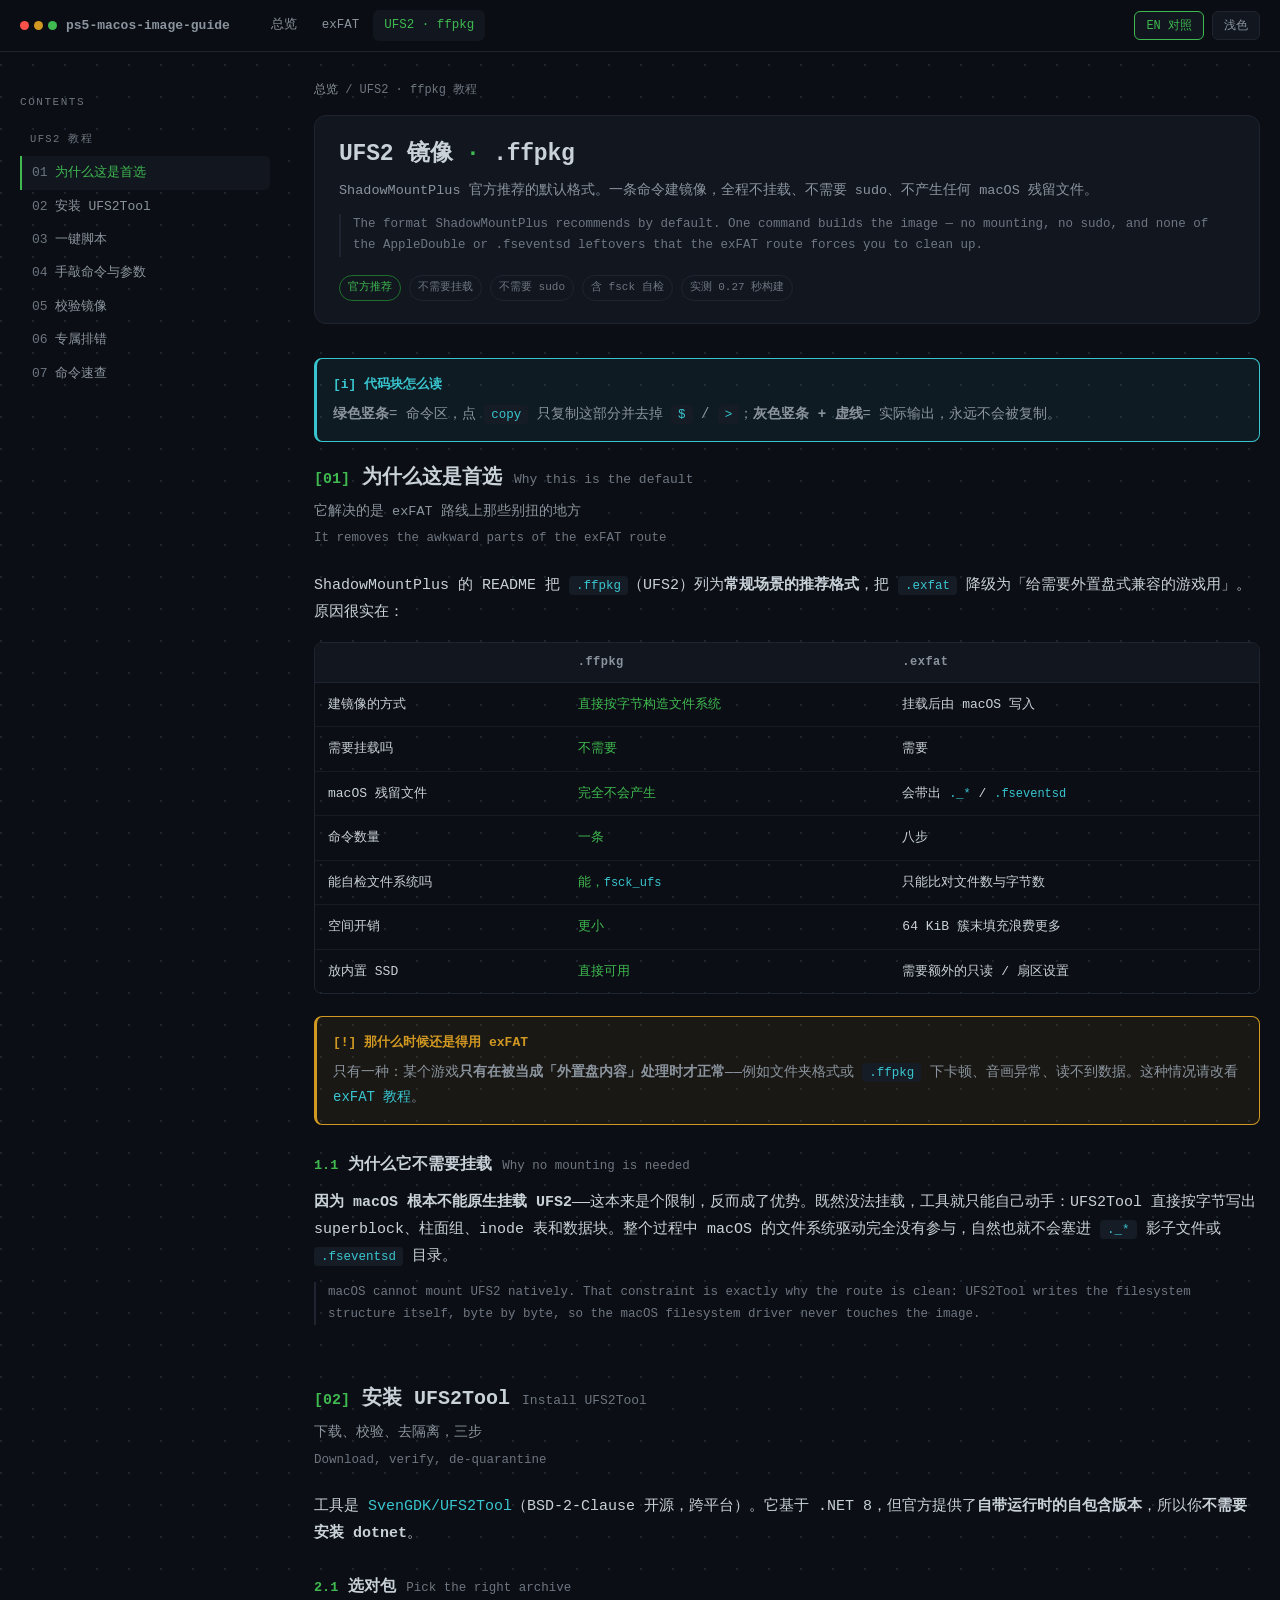
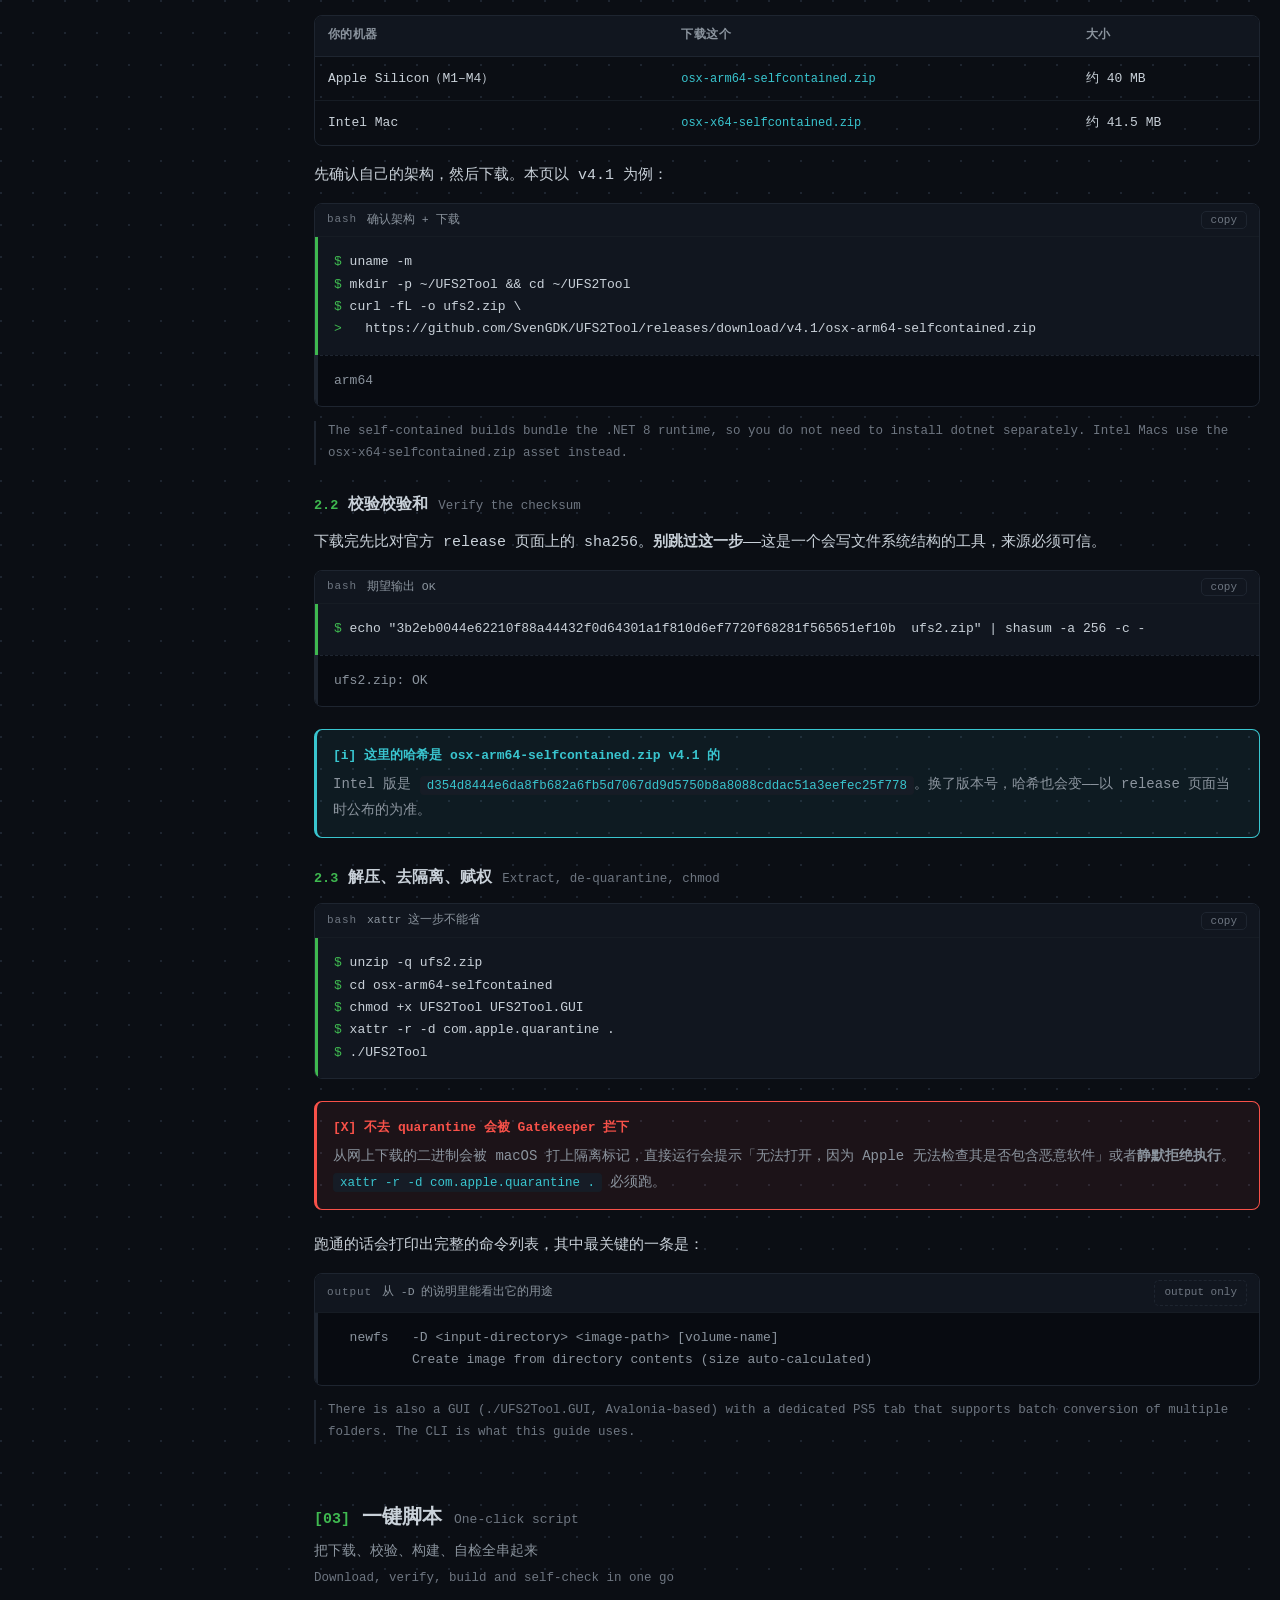
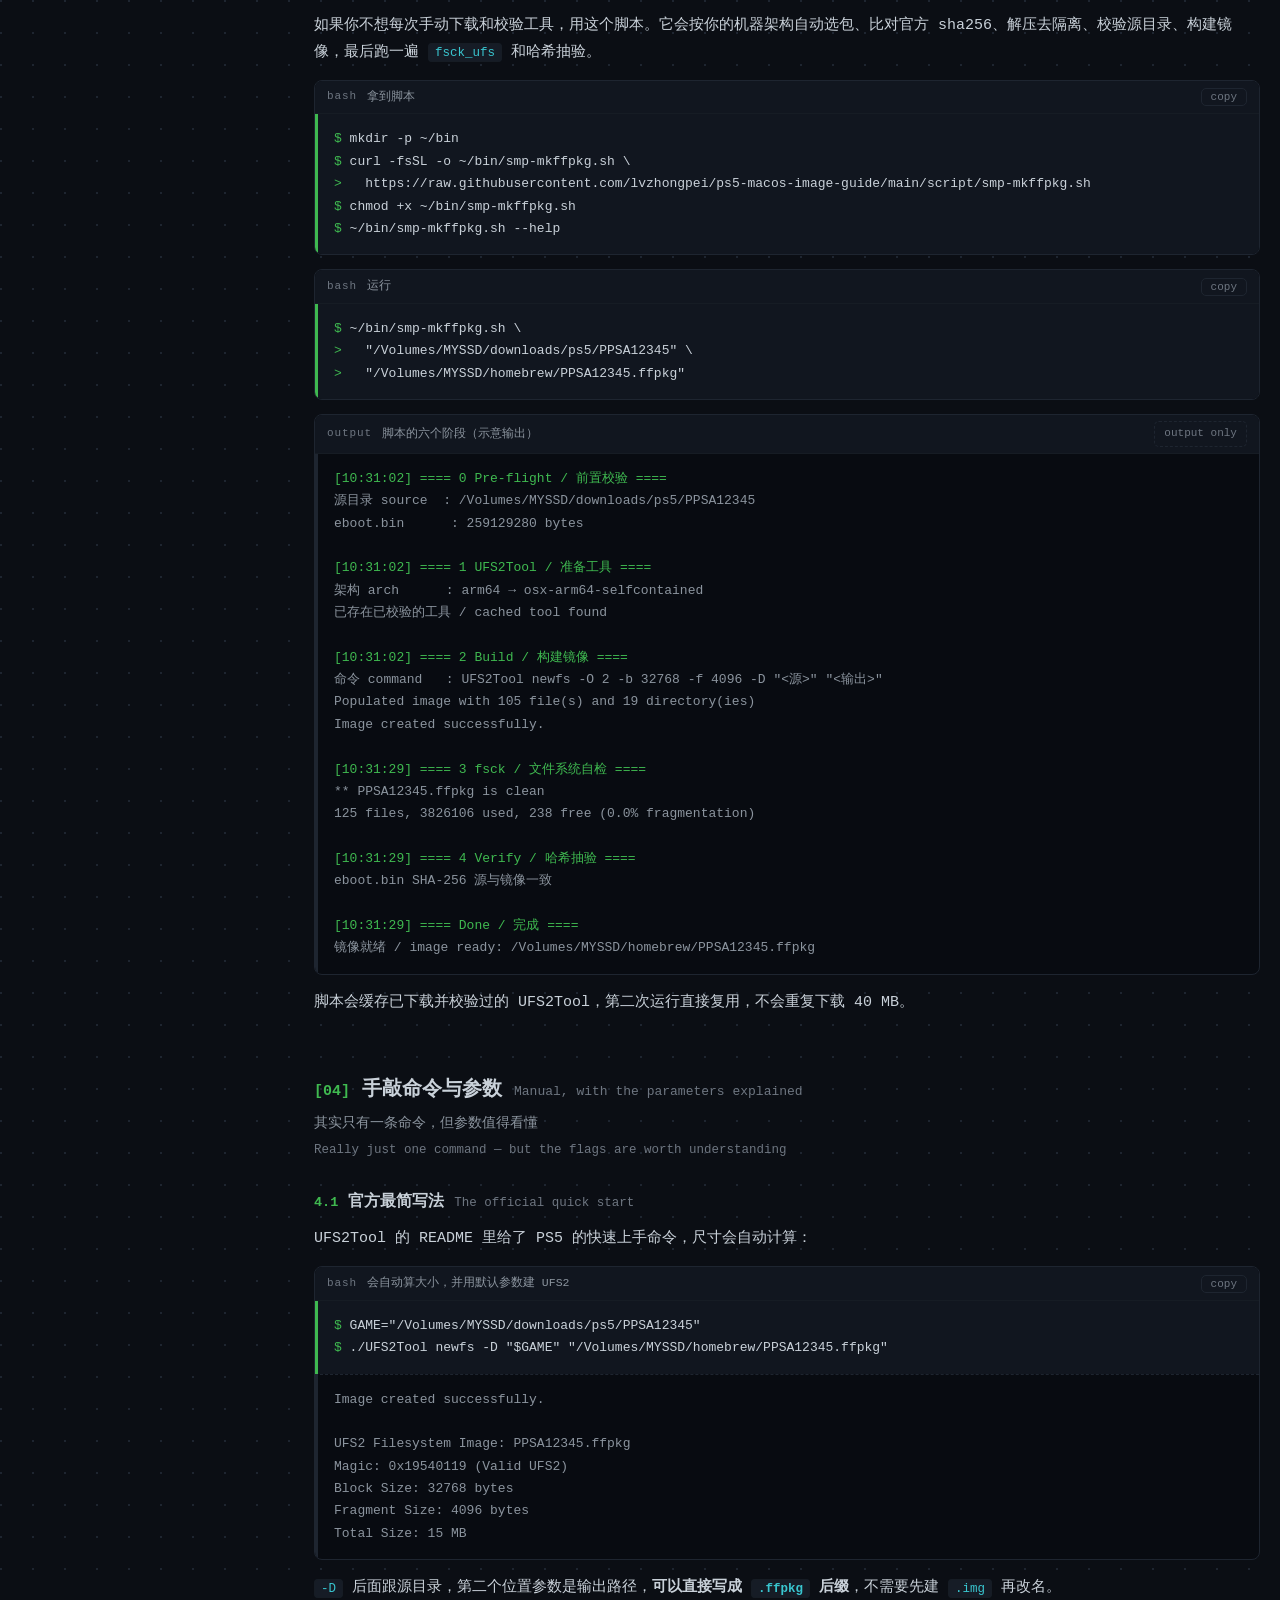
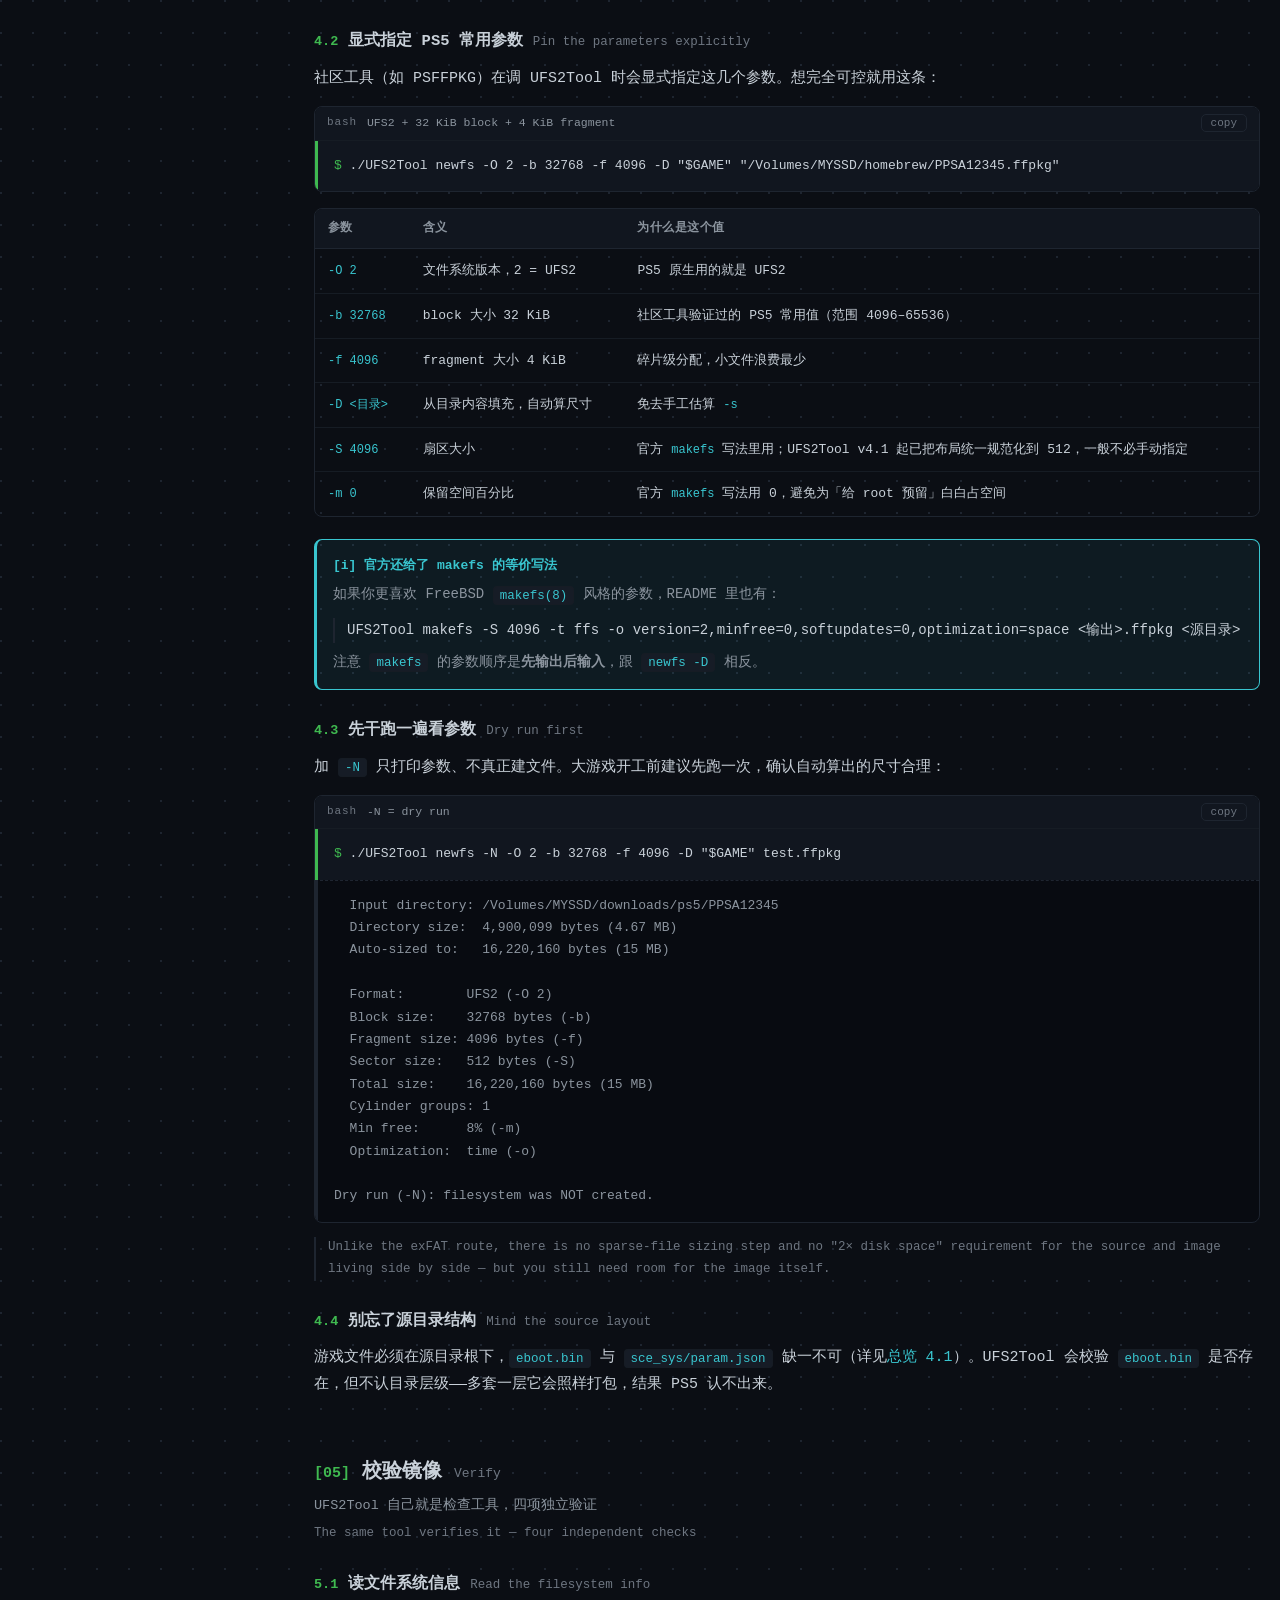
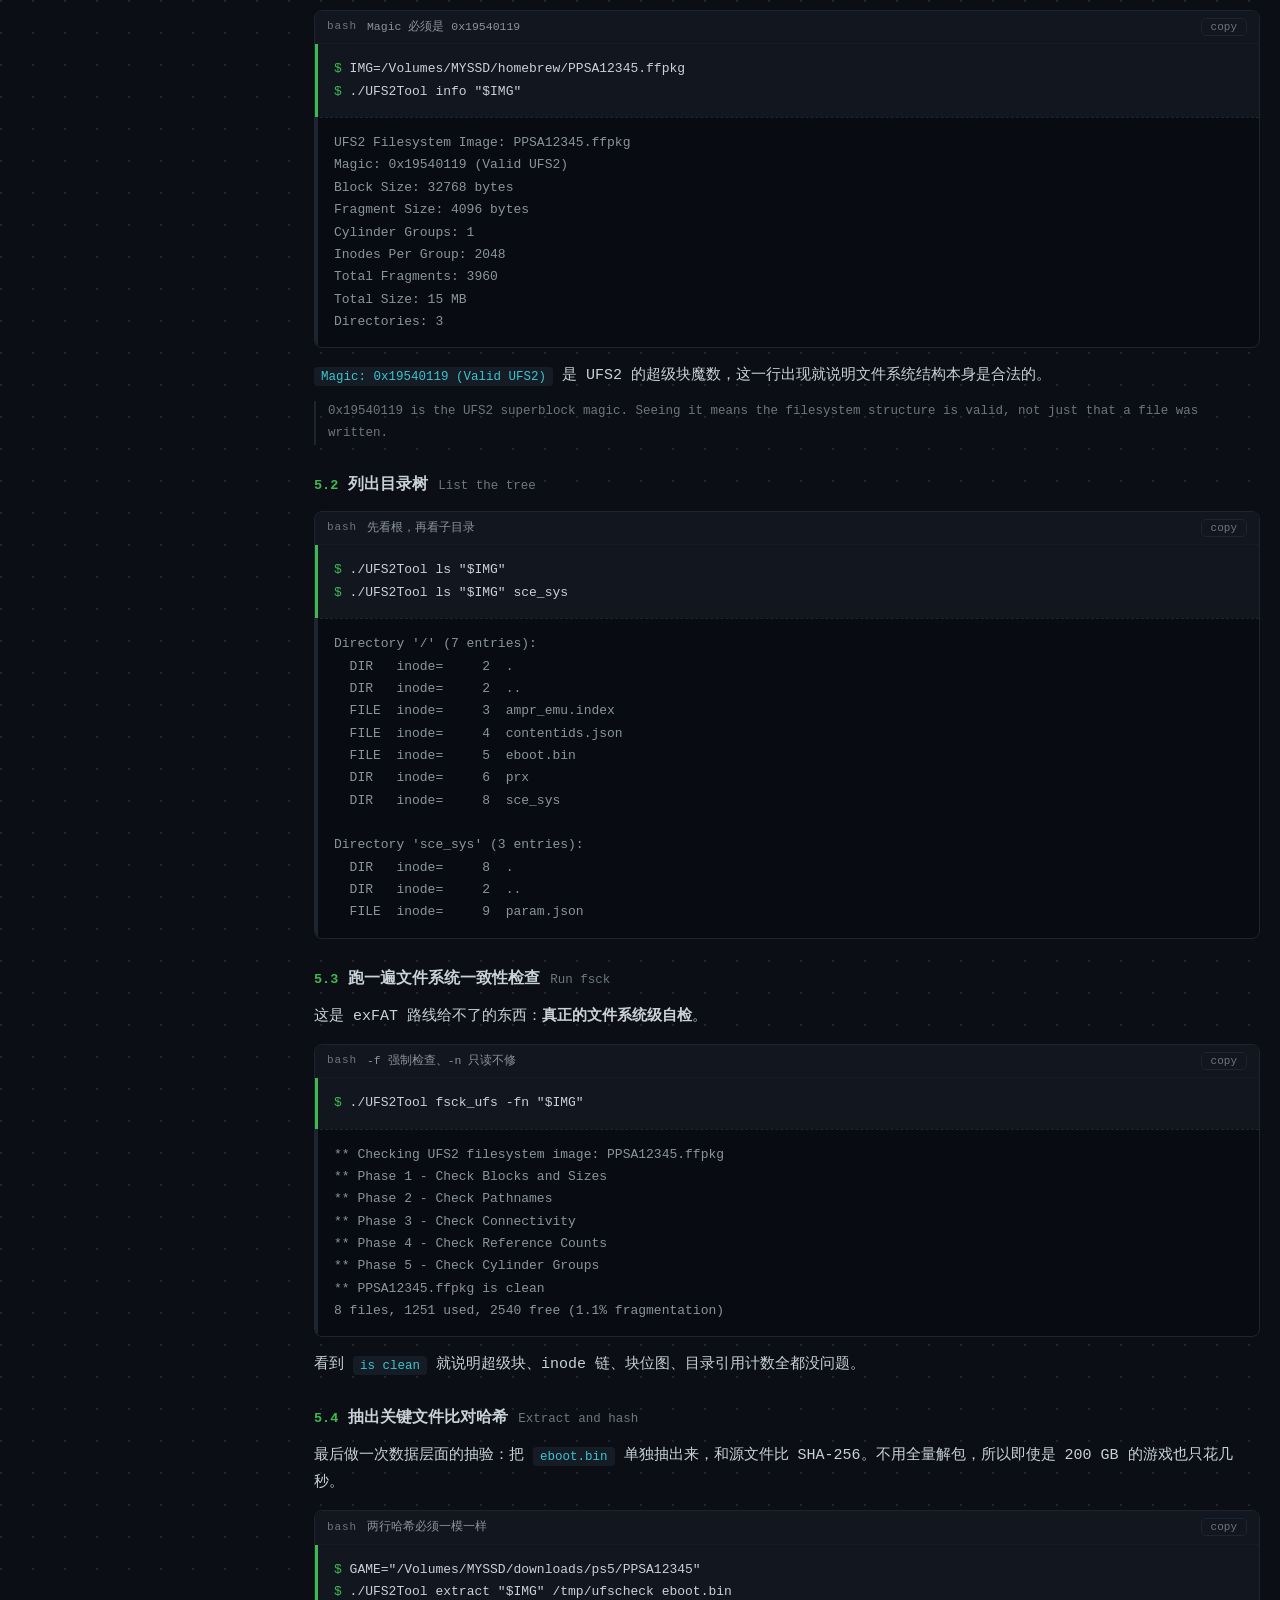
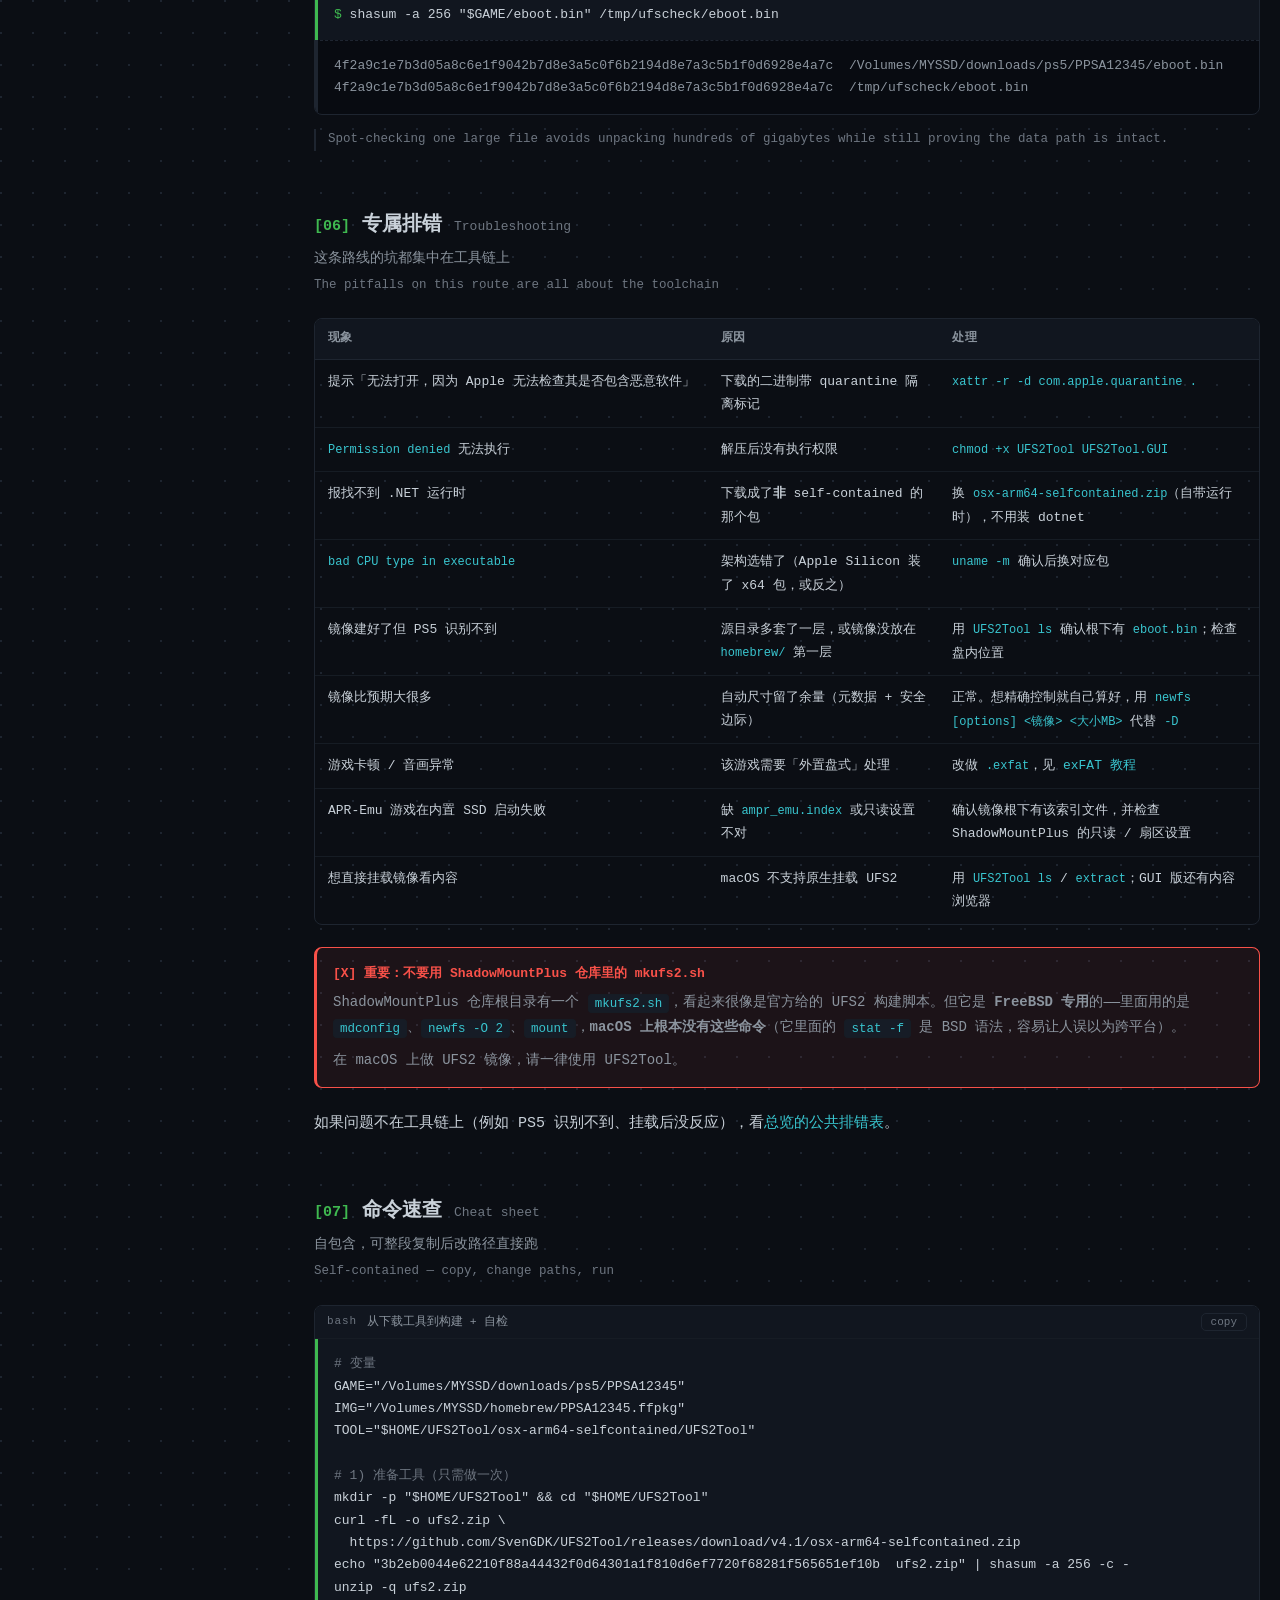
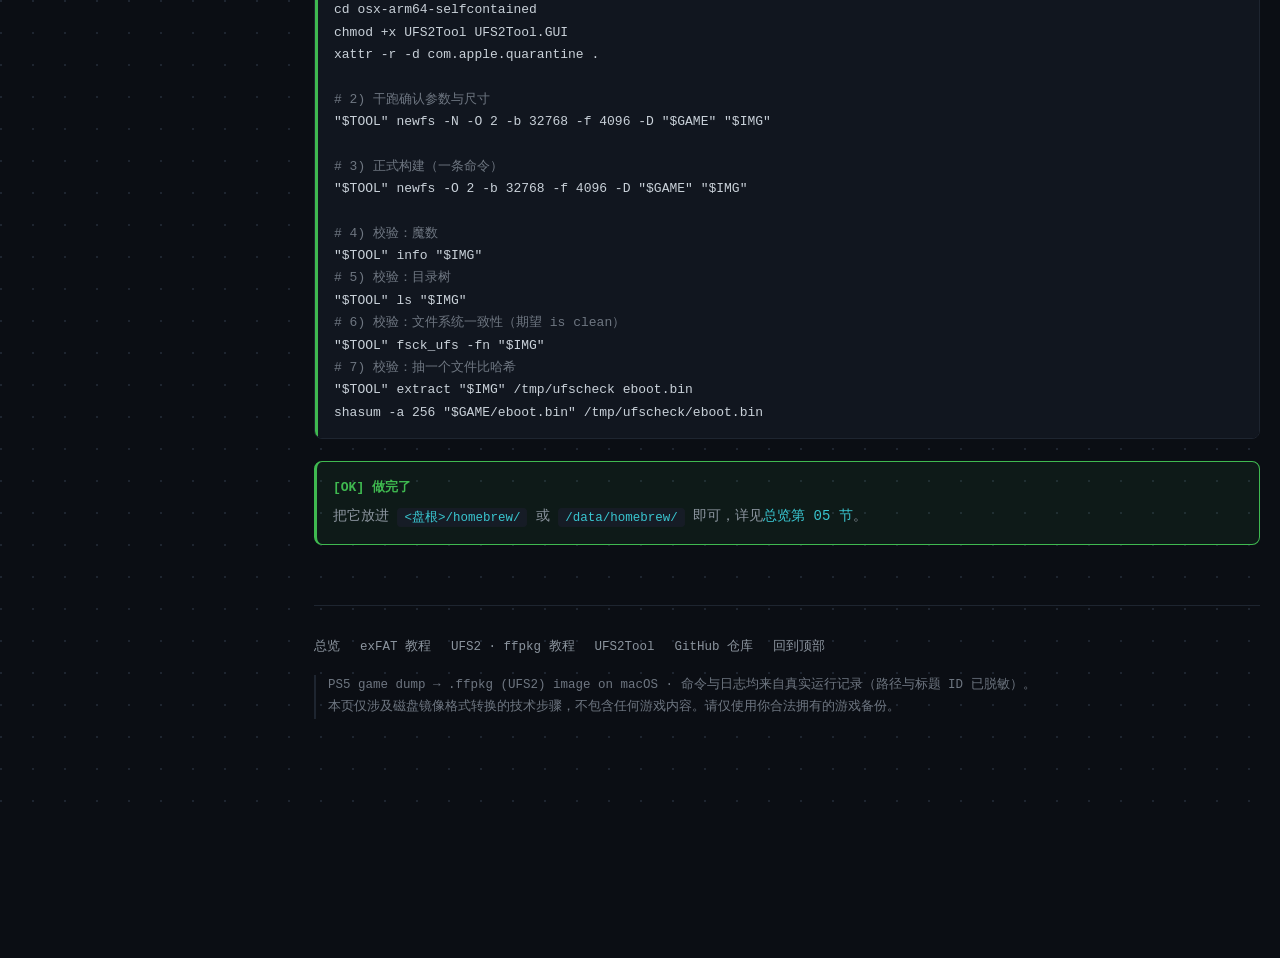
==== ffpkg.html @ e8172a70 "feat: macOS 上制作 PS5 游戏镜像 · UFS2 + exFAT 双格式完整教程 重构为三页结构： - index.html  总览：名词速查 / 公共前置检查 / 格式对照表 + 交互" ====
<!DOCTYPE html>
<html lang="zh-CN">
<head>
<meta charset="UTF-8">
<meta name="viewport" content="width=device-width, initial-scale=1">
<title>UFS2 镜像完整教程 · macOS 制作 PS5 .ffpkg</title>
<meta name="description" content="在 macOS 上用 UFS2Tool 把 PS5 文件夹格式游戏做成 ShadowMountPlus 官方推荐的 .ffpkg（UFS2）镜像：一条命令、无需挂载、含 fsck 自检与故障排查。">
<link rel="stylesheet" href="assets/style.css">
</head>
<body class="show-en">

<div class="top">
  <div class="top-in">
    <div class="brand">
      <span class="dot3"><i></i><i></i><i></i></span>
      <span>ps5-macos-image-guide</span>
    </div>
    <nav class="pnav">
      <a href="index.html">总览</a>
      <a href="exfat.html">exFAT</a>
      <a href="ffpkg.html">UFS2 · ffpkg</a>
    </nav>
    <div class="top-actions">
      <button class="btn menu-btn" id="menuBtn">目录</button>
      <button class="btn on" id="enBtn">EN 对照</button>
      <button class="btn" id="themeBtn">浅色</button>
    </div>
  </div>
</div>

<div class="wrap">
  <nav class="toc" id="toc">
    <div class="toc-title">CONTENTS</div>
    <div class="toc-group">UFS2 教程</div>
    <a href="#why"><span class="num">01</span>为什么这是首选</a>
    <a href="#install"><span class="num">02</span>安装 UFS2Tool</a>
    <a href="#script"><span class="num">03</span>一键脚本</a>
    <a href="#manual"><span class="num">04</span>手敲命令与参数</a>
    <a href="#verify"><span class="num">05</span>校验镜像</a>
    <a href="#trouble"><span class="num">06</span>专属排错</a>
    <a href="#cheat"><span class="num">07</span>命令速查</a>
  </nav>

  <main>
    <div class="crumb"><a href="index.html">总览</a> / UFS2 · ffpkg 教程</div>
    <div class="phead">
      <h1>UFS2 镜像 <span class="arrow">·</span> <code>.ffpkg</code></h1>
      <div class="ps">ShadowMountPlus 官方推荐的默认格式。一条命令建镜像，全程不挂载、不需要 sudo、不产生任何 macOS 残留文件。</div>
      <div class="en-block">The format ShadowMountPlus recommends by default. One command builds the image — no mounting, no sudo, and none of the AppleDouble or <code>.fseventsd</code> leftovers that the exFAT route forces you to clean up.</div>
      <div class="pmeta">
        <span class="fchip rec">官方推荐</span>
        <span class="fchip">不需要挂载</span>
        <span class="fchip">不需要 sudo</span>
        <span class="fchip">含 fsck 自检</span>
        <span class="fchip">实测 0.27 秒构建</span>
      </div>
    </div>

    <div class="notice info">
      <div class="nt">[i] 代码块怎么读</div>
      <p><strong>绿色竖条</strong>= 命令区，点 <code class="inl">copy</code> 只复制这部分并去掉 <code class="inl">$</code> / <code class="inl">&gt;</code>；<strong>灰色竖条 + 虚线</strong>= 实际输出，永远不会被复制。</p>
    </div>

    <!-- 01 -->
    <section id="why">
      <h2 class="sec"><span class="num">[01]</span>为什么这是首选 <span class="en-t">Why this is the default</span></h2>
      <div class="sec-sub">它解决的是 exFAT 路线上那些别扭的地方<span class="en">It removes the awkward parts of the exFAT route</span></div>

      <p>ShadowMountPlus 的 README 把 <code class="inl">.ffpkg</code>（UFS2）列为<strong>常规场景的推荐格式</strong>，把 <code class="inl">.exfat</code> 降级为「给需要外置盘式兼容的游戏用」。原因很实在：</p>

      <div class="tw">
        <table>
          <thead><tr><th></th><th><code>.ffpkg</code></th><th><code>.exfat</code></th></tr></thead>
          <tbody>
            <tr><td>建镜像的方式</td><td><span class="yes">直接按字节构造文件系统</span></td><td>挂载后由 macOS 写入</td></tr>
            <tr><td>需要挂载吗</td><td><span class="yes">不需要</span></td><td>需要</td></tr>
            <tr><td>macOS 残留文件</td><td><span class="yes">完全不会产生</span></td><td>会带出 <code>._*</code> / <code>.fseventsd</code></td></tr>
            <tr><td>命令数量</td><td><span class="yes">一条</span></td><td>八步</td></tr>
            <tr><td>能自检文件系统吗</td><td><span class="yes">能，<code>fsck_ufs</code></span></td><td>只能比对文件数与字节数</td></tr>
            <tr><td>空间开销</td><td><span class="yes">更小</span></td><td>64 KiB 簇末填充浪费更多</td></tr>
            <tr><td>放内置 SSD</td><td><span class="yes">直接可用</span></td><td>需要额外的只读 / 扇区设置</td></tr>
          </tbody>
        </table>
      </div>

      <div class="notice">
        <div class="nt">[!] 那什么时候还是得用 exFAT</div>
        <p>只有一种：某个游戏<strong>只有在被当成「外置盘内容」处理时才正常</strong>——例如文件夹格式或 <code class="inl">.ffpkg</code> 下卡顿、音画异常、读不到数据。这种情况请改看 <a href="exfat.html">exFAT 教程</a>。</p>
      </div>

      <h3 class="step"><span class="sn">1.1</span>为什么它不需要挂载 <span class="en-t">Why no mounting is needed</span></h3>
      <p><strong>因为 macOS 根本不能原生挂载 UFS2</strong>——这本来是个限制，反而成了优势。既然没法挂载，工具就只能自己动手：UFS2Tool 直接按字节写出 superblock、柱面组、inode 表和数据块。整个过程中 macOS 的文件系统驱动完全没有参与，自然也就不会塞进 <code class="inl">._*</code> 影子文件或 <code class="inl">.fseventsd</code> 目录。</p>
      <p class="en-block">macOS cannot mount UFS2 natively. That constraint is exactly why the route is clean: UFS2Tool writes the filesystem structure itself, byte by byte, so the macOS filesystem driver never touches the image.</p>
    </section>

    <!-- 02 -->
    <section id="install">
      <h2 class="sec"><span class="num">[02]</span>安装 UFS2Tool <span class="en-t">Install UFS2Tool</span></h2>
      <div class="sec-sub">下载、校验、去隔离，三步<span class="en">Download, verify, de-quarantine</span></div>

      <p>工具是 <a href="https://github.com/SvenGDK/UFS2Tool" target="_blank" rel="noopener">SvenGDK/UFS2Tool</a>（BSD-2-Clause 开源，跨平台）。它基于 .NET 8，但官方提供了<strong>自带运行时的自包含版本</strong>，所以你<strong>不需要安装 dotnet</strong>。</p>

      <h3 class="step"><span class="sn">2.1</span>选对包 <span class="en-t">Pick the right archive</span></h3>
      <div class="tw">
        <table>
          <thead><tr><th>你的机器</th><th>下载这个</th><th>大小</th></tr></thead>
          <tbody>
            <tr><td>Apple Silicon（M1–M4）</td><td><code>osx-arm64-selfcontained.zip</code></td><td>约 40 MB</td></tr>
            <tr><td>Intel Mac</td><td><code>osx-x64-selfcontained.zip</code></td><td>约 41.5 MB</td></tr>
          </tbody>
        </table>
      </div>
      <p>先确认自己的架构，然后下载。本页以 v4.1 为例：</p>
      <div class="code">
        <div class="code-head"><span class="lang">bash</span><span class="cap">确认架构 + 下载</span><button class="copy">copy</button></div>
<pre class="cmd"><code><span class="prompt">$</span> uname -m
<span class="prompt">$</span> mkdir -p ~/UFS2Tool &amp;&amp; cd ~/UFS2Tool
<span class="prompt">$</span> curl -fL -o ufs2.zip \
<span class="prompt">&gt;</span>   https://github.com/SvenGDK/UFS2Tool/releases/download/v4.1/osx-arm64-selfcontained.zip</code></pre>
<pre class="outp"><code><span class="out">arm64</span></code></pre>
      </div>
      <p class="en-block">The self-contained builds bundle the .NET 8 runtime, so you do not need to install dotnet separately. Intel Macs use the <code>osx-x64-selfcontained.zip</code> asset instead.</p>

      <h3 class="step"><span class="sn">2.2</span>校验校验和 <span class="en-t">Verify the checksum</span></h3>
      <p>下载完先比对官方 release 页面上的 sha256。<strong>别跳过这一步</strong>——这是一个会写文件系统结构的工具，来源必须可信。</p>
      <div class="code">
        <div class="code-head"><span class="lang">bash</span><span class="cap">期望输出 OK</span><button class="copy">copy</button></div>
<pre class="cmd"><code><span class="prompt">$</span> echo "3b2eb0044e62210f88a44432f0d64301a1f810d6ef7720f68281f565651ef10b  ufs2.zip" | shasum -a 256 -c -</code></pre>
<pre class="outp"><code><span class="out">ufs2.zip: OK</span></code></pre>
      </div>
      <div class="notice info">
        <div class="nt">[i] 这里的哈希是 osx-arm64-selfcontained.zip v4.1 的</div>
        <p>Intel 版是 <code class="inl">d354d8444e6da8fb682a6fb5d7067dd9d5750b8a8088cddac51a3eefec25f778</code>。换了版本号，哈希也会变——以 release 页面当时公布的为准。</p>
      </div>

      <h3 class="step"><span class="sn">2.3</span>解压、去隔离、赋权 <span class="en-t">Extract, de-quarantine, chmod</span></h3>
      <div class="code">
        <div class="code-head"><span class="lang">bash</span><span class="cap">xattr 这一步不能省</span><button class="copy">copy</button></div>
<pre class="cmd"><code><span class="prompt">$</span> unzip -q ufs2.zip
<span class="prompt">$</span> cd osx-arm64-selfcontained
<span class="prompt">$</span> chmod +x UFS2Tool UFS2Tool.GUI
<span class="prompt">$</span> xattr -r -d com.apple.quarantine .
<span class="prompt">$</span> ./UFS2Tool</code></pre>
      </div>
      <div class="notice danger">
        <div class="nt">[X] 不去 quarantine 会被 Gatekeeper 拦下</div>
        <p>从网上下载的二进制会被 macOS 打上隔离标记，直接运行会提示「无法打开，因为 Apple 无法检查其是否包含恶意软件」或者<strong>静默拒绝执行</strong>。<code class="inl">xattr -r -d com.apple.quarantine .</code> 必须跑。</p>
      </div>
      <p>跑通的话会打印出完整的命令列表，其中最关键的一条是：</p>
      <div class="code">
        <div class="code-head"><span class="lang">output</span><span class="cap">从 -D 的说明里能看出它的用途</span><span class="ro">output only</span></div>
<pre class="outp"><code><span class="out">  newfs   -D &lt;input-directory&gt; &lt;image-path&gt; [volume-name]
          Create image from directory contents (size auto-calculated)</span></code></pre>
      </div>
      <p class="en-block">There is also a GUI (<code>./UFS2Tool.GUI</code>, Avalonia-based) with a dedicated PS5 tab that supports batch conversion of multiple folders. The CLI is what this guide uses.</p>
    </section>

    <!-- 03 -->
    <section id="script">
      <h2 class="sec"><span class="num">[03]</span>一键脚本 <span class="en-t">One-click script</span></h2>
      <div class="sec-sub">把下载、校验、构建、自检全串起来<span class="en">Download, verify, build and self-check in one go</span></div>

      <p>如果你不想每次手动下载和校验工具，用这个脚本。它会按你的机器架构自动选包、比对官方 sha256、解压去隔离、校验源目录、构建镜像，最后跑一遍 <code class="inl">fsck_ufs</code> 和哈希抽验。</p>

      <div class="code">
        <div class="code-head"><span class="lang">bash</span><span class="cap">拿到脚本</span><button class="copy">copy</button></div>
<pre class="cmd"><code><span class="prompt">$</span> mkdir -p ~/bin
<span class="prompt">$</span> curl -fsSL -o ~/bin/smp-mkffpkg.sh \
<span class="prompt">&gt;</span>   https://raw.githubusercontent.com/lvzhongpei/ps5-macos-image-guide/main/script/smp-mkffpkg.sh
<span class="prompt">$</span> chmod +x ~/bin/smp-mkffpkg.sh
<span class="prompt">$</span> ~/bin/smp-mkffpkg.sh --help</code></pre>
      </div>

      <div class="code">
        <div class="code-head"><span class="lang">bash</span><span class="cap">运行</span><button class="copy">copy</button></div>
<pre class="cmd"><code><span class="prompt">$</span> ~/bin/smp-mkffpkg.sh \
<span class="prompt">&gt;</span>   "/Volumes/MYSSD/downloads/ps5/PPSA12345" \
<span class="prompt">&gt;</span>   "/Volumes/MYSSD/homebrew/PPSA12345.ffpkg"</code></pre>
      </div>

      <div class="code">
        <div class="code-head"><span class="lang">output</span><span class="cap">脚本的六个阶段（示意输出）</span><span class="ro">output only</span></div>
<pre class="outp"><code><span class="okc">[10:31:02] ==== 0 Pre-flight / 前置校验 ====</span>
源目录 source  : /Volumes/MYSSD/downloads/ps5/PPSA12345
eboot.bin      : 259129280 bytes

<span class="okc">[10:31:02] ==== 1 UFS2Tool / 准备工具 ====</span>
架构 arch      : arm64 → osx-arm64-selfcontained
已存在已校验的工具 / cached tool found

<span class="okc">[10:31:02] ==== 2 Build / 构建镜像 ====</span>
命令 command   : UFS2Tool newfs -O 2 -b 32768 -f 4096 -D "&lt;源&gt;" "&lt;输出&gt;"
<span class="out">Populated image with 105 file(s) and 19 directory(ies)</span>
Image created successfully.

<span class="okc">[10:31:29] ==== 3 fsck / 文件系统自检 ====</span>
** PPSA12345.ffpkg is clean
125 files, 3826106 used, 238 free (0.0% fragmentation)

<span class="okc">[10:31:29] ==== 4 Verify / 哈希抽验 ====</span>
eboot.bin SHA-256 源与镜像一致

<span class="okc">[10:31:29] ==== Done / 完成 ====</span>
镜像就绪 / image ready: /Volumes/MYSSD/homebrew/PPSA12345.ffpkg</code></pre>
      </div>

      <p>脚本会缓存已下载并校验过的 UFS2Tool，第二次运行直接复用，不会重复下载 40 MB。</p>
    </section>

    <!-- 04 -->
    <section id="manual">
      <h2 class="sec"><span class="num">[04]</span>手敲命令与参数 <span class="en-t">Manual, with the parameters explained</span></h2>
      <div class="sec-sub">其实只有一条命令，但参数值得看懂<span class="en">Really just one command — but the flags are worth understanding</span></div>

      <h3 class="step"><span class="sn">4.1</span>官方最简写法 <span class="en-t">The official quick start</span></h3>
      <p>UFS2Tool 的 README 里给了 PS5 的快速上手命令，尺寸会自动计算：</p>
      <div class="code">
        <div class="code-head"><span class="lang">bash</span><span class="cap">会自动算大小，并用默认参数建 UFS2</span><button class="copy">copy</button></div>
<pre class="cmd"><code><span class="prompt">$</span> GAME="/Volumes/MYSSD/downloads/ps5/PPSA12345"
<span class="prompt">$</span> ./UFS2Tool newfs -D "$GAME" "/Volumes/MYSSD/homebrew/PPSA12345.ffpkg"</code></pre>
<pre class="outp"><code><span class="out">Image created successfully.

UFS2 Filesystem Image: PPSA12345.ffpkg
Magic: 0x19540119 (Valid UFS2)
Block Size: 32768 bytes
Fragment Size: 4096 bytes
Total Size: 15 MB</span></code></pre>
      </div>
      <p><code class="inl">-D</code> 后面跟源目录，第二个位置参数是输出路径，<strong>可以直接写成 <code class="inl">.ffpkg</code> 后缀</strong>，不需要先建 <code class="inl">.img</code> 再改名。</p>

      <h3 class="step"><span class="sn">4.2</span>显式指定 PS5 常用参数 <span class="en-t">Pin the parameters explicitly</span></h3>
      <p>社区工具（如 PSFFPKG）在调 UFS2Tool 时会显式指定这几个参数。想完全可控就用这条：</p>
      <div class="code">
        <div class="code-head"><span class="lang">bash</span><span class="cap">UFS2 + 32 KiB block + 4 KiB fragment</span><button class="copy">copy</button></div>
<pre class="cmd"><code><span class="prompt">$</span> ./UFS2Tool newfs -O 2 -b 32768 -f 4096 -D "$GAME" "/Volumes/MYSSD/homebrew/PPSA12345.ffpkg"</code></pre>
      </div>
      <div class="tw">
        <table>
          <thead><tr><th>参数</th><th>含义</th><th>为什么是这个值</th></tr></thead>
          <tbody>
            <tr><td><code>-O 2</code></td><td>文件系统版本，2 = UFS2</td><td>PS5 原生用的就是 UFS2</td></tr>
            <tr><td><code>-b 32768</code></td><td>block 大小 32 KiB</td><td>社区工具验证过的 PS5 常用值（范围 4096–65536）</td></tr>
            <tr><td><code>-f 4096</code></td><td>fragment 大小 4 KiB</td><td>碎片级分配，小文件浪费最少</td></tr>
            <tr><td><code>-D &lt;目录&gt;</code></td><td>从目录内容填充，自动算尺寸</td><td>免去手工估算 <code>-s</code></td></tr>
            <tr><td><code>-S 4096</code></td><td>扇区大小</td><td>官方 <code>makefs</code> 写法里用；UFS2Tool v4.1 起已把布局统一规范化到 512，一般不必手动指定</td></tr>
            <tr><td><code>-m 0</code></td><td>保留空间百分比</td><td>官方 <code>makefs</code> 写法用 0，避免为「给 root 预留」白白占空间</td></tr>
          </tbody>
        </table>
      </div>
      <div class="notice info">
        <div class="nt">[i] 官方还给了 makefs 的等价写法</div>
        <p>如果你更喜欢 FreeBSD <code class="inl">makefs(8)</code> 风格的参数，README 里也有：</p>
        <p style="color:var(--text);border-left:2px solid var(--border);padding-left:12px;margin-top:10px">UFS2Tool makefs -S 4096 -t ffs -o version=2,minfree=0,softupdates=0,optimization=space &lt;输出&gt;.ffpkg &lt;源目录&gt;</p>
        <p>注意 <code class="inl">makefs</code> 的参数顺序是<strong>先输出后输入</strong>，跟 <code class="inl">newfs -D</code> 相反。</p>
      </div>

      <h3 class="step"><span class="sn">4.3</span>先干跑一遍看参数 <span class="en-t">Dry run first</span></h3>
      <p>加 <code class="inl">-N</code> 只打印参数、不真正建文件。大游戏开工前建议先跑一次，确认自动算出的尺寸合理：</p>
      <div class="code">
        <div class="code-head"><span class="lang">bash</span><span class="cap">-N = dry run</span><button class="copy">copy</button></div>
<pre class="cmd"><code><span class="prompt">$</span> ./UFS2Tool newfs -N -O 2 -b 32768 -f 4096 -D "$GAME" test.ffpkg</code></pre>
<pre class="outp"><code><span class="out">  Input directory: /Volumes/MYSSD/downloads/ps5/PPSA12345
  Directory size:  4,900,099 bytes (4.67 MB)
  Auto-sized to:   16,220,160 bytes (15 MB)

  Format:        UFS2 (-O 2)
  Block size:    32768 bytes (-b)
  Fragment size: 4096 bytes (-f)
  Sector size:   512 bytes (-S)
  Total size:    16,220,160 bytes (15 MB)
  Cylinder groups: 1
  Min free:      8% (-m)
  Optimization:  time (-o)

Dry run (-N): filesystem was NOT created.</span></code></pre>
      </div>
      <p class="en-block">Unlike the exFAT route, there is no sparse-file sizing step and no "2× disk space" requirement for the source and image living side by side — but you still need room for the image itself.</p>

      <h3 class="step"><span class="sn">4.4</span>别忘了源目录结构 <span class="en-t">Mind the source layout</span></h3>
      <p>游戏文件必须在源目录根下，<code class="inl">eboot.bin</code> 与 <code class="inl">sce_sys/param.json</code> 缺一不可（详见<a href="index.html#before">总览 4.1</a>）。UFS2Tool 会校验 <code class="inl">eboot.bin</code> 是否存在，但不认目录层级——多套一层它会照样打包，结果 PS5 认不出来。</p>
    </section>

    <!-- 05 -->
    <section id="verify">
      <h2 class="sec"><span class="num">[05]</span>校验镜像 <span class="en-t">Verify</span></h2>
      <div class="sec-sub">UFS2Tool 自己就是检查工具，四项独立验证<span class="en">The same tool verifies it — four independent checks</span></div>

      <h3 class="step"><span class="sn">5.1</span>读文件系统信息 <span class="en-t">Read the filesystem info</span></h3>
      <div class="code">
        <div class="code-head"><span class="lang">bash</span><span class="cap">Magic 必须是 0x19540119</span><button class="copy">copy</button></div>
<pre class="cmd"><code><span class="prompt">$</span> IMG=/Volumes/MYSSD/homebrew/PPSA12345.ffpkg
<span class="prompt">$</span> ./UFS2Tool info "$IMG"</code></pre>
<pre class="outp"><code><span class="out">UFS2 Filesystem Image: PPSA12345.ffpkg
Magic: 0x19540119 (Valid UFS2)
Block Size: 32768 bytes
Fragment Size: 4096 bytes
Cylinder Groups: 1
Inodes Per Group: 2048
Total Fragments: 3960
Total Size: 15 MB
Directories: 3</span></code></pre>
      </div>
      <p><code class="inl">Magic: 0x19540119 (Valid UFS2)</code> 是 UFS2 的超级块魔数，这一行出现就说明文件系统结构本身是合法的。</p>
      <p class="en-block"><code>0x19540119</code> is the UFS2 superblock magic. Seeing it means the filesystem structure is valid, not just that a file was written.</p>

      <h3 class="step"><span class="sn">5.2</span>列出目录树 <span class="en-t">List the tree</span></h3>
      <div class="code">
        <div class="code-head"><span class="lang">bash</span><span class="cap">先看根，再看子目录</span><button class="copy">copy</button></div>
<pre class="cmd"><code><span class="prompt">$</span> ./UFS2Tool ls "$IMG"
<span class="prompt">$</span> ./UFS2Tool ls "$IMG" sce_sys</code></pre>
<pre class="outp"><code><span class="out">Directory '/' (7 entries):
  DIR   inode=     2  .
  DIR   inode=     2  ..
  FILE  inode=     3  ampr_emu.index
  FILE  inode=     4  contentids.json
  FILE  inode=     5  eboot.bin
  DIR   inode=     6  prx
  DIR   inode=     8  sce_sys

Directory 'sce_sys' (3 entries):
  DIR   inode=     8  .
  DIR   inode=     2  ..
  FILE  inode=     9  param.json</span></code></pre>
      </div>

      <h3 class="step"><span class="sn">5.3</span>跑一遍文件系统一致性检查 <span class="en-t">Run fsck</span></h3>
      <p>这是 exFAT 路线给不了的东西：<strong>真正的文件系统级自检</strong>。</p>
      <div class="code">
        <div class="code-head"><span class="lang">bash</span><span class="cap">-f 强制检查、-n 只读不修</span><button class="copy">copy</button></div>
<pre class="cmd"><code><span class="prompt">$</span> ./UFS2Tool fsck_ufs -fn "$IMG"</code></pre>
<pre class="outp"><code><span class="out">** Checking UFS2 filesystem image: PPSA12345.ffpkg
** Phase 1 - Check Blocks and Sizes
** Phase 2 - Check Pathnames
** Phase 3 - Check Connectivity
** Phase 4 - Check Reference Counts
** Phase 5 - Check Cylinder Groups
** PPSA12345.ffpkg is clean
8 files, 1251 used, 2540 free (1.1% fragmentation)</span></code></pre>
      </div>
      <p>看到 <code class="inl">is clean</code> 就说明超级块、inode 链、块位图、目录引用计数全都没问题。</p>

      <h3 class="step"><span class="sn">5.4</span>抽出关键文件比对哈希 <span class="en-t">Extract and hash</span></h3>
      <p>最后做一次数据层面的抽验：把 <code class="inl">eboot.bin</code> 单独抽出来，和源文件比 SHA-256。不用全量解包，所以即使是 200 GB 的游戏也只花几秒。</p>
      <div class="code">
        <div class="code-head"><span class="lang">bash</span><span class="cap">两行哈希必须一模一样</span><button class="copy">copy</button></div>
<pre class="cmd"><code><span class="prompt">$</span> GAME="/Volumes/MYSSD/downloads/ps5/PPSA12345"
<span class="prompt">$</span> ./UFS2Tool extract "$IMG" /tmp/ufscheck eboot.bin
<span class="prompt">$</span> shasum -a 256 "$GAME/eboot.bin" /tmp/ufscheck/eboot.bin</code></pre>
<pre class="outp"><code><span class="out">4f2a9c1e7b3d05a8c6e1f9042b7d8e3a5c0f6b2194d8e7a3c5b1f0d6928e4a7c  /Volumes/MYSSD/downloads/ps5/PPSA12345/eboot.bin
4f2a9c1e7b3d05a8c6e1f9042b7d8e3a5c0f6b2194d8e7a3c5b1f0d6928e4a7c  /tmp/ufscheck/eboot.bin</span></code></pre>
      </div>
      <p class="en-block">Spot-checking one large file avoids unpacking hundreds of gigabytes while still proving the data path is intact.</p>
    </section>

    <!-- 06 -->
    <section id="trouble">
      <h2 class="sec"><span class="num">[06]</span>专属排错 <span class="en-t">Troubleshooting</span></h2>
      <div class="sec-sub">这条路线的坑都集中在工具链上<span class="en">The pitfalls on this route are all about the toolchain</span></div>

      <div class="tw">
        <table>
          <thead><tr><th>现象</th><th>原因</th><th>处理</th></tr></thead>
          <tbody>
            <tr>
              <td>提示「无法打开，因为 Apple 无法检查其是否包含恶意软件」</td>
              <td>下载的二进制带 quarantine 隔离标记</td>
              <td><code>xattr -r -d com.apple.quarantine .</code></td>
            </tr>
            <tr>
              <td><code>Permission denied</code> 无法执行</td>
              <td>解压后没有执行权限</td>
              <td><code>chmod +x UFS2Tool UFS2Tool.GUI</code></td>
            </tr>
            <tr>
              <td>报找不到 .NET 运行时</td>
              <td>下载成了<strong>非</strong> self-contained 的那个包</td>
              <td>换 <code>osx-arm64-selfcontained.zip</code>（自带运行时），不用装 dotnet</td>
            </tr>
            <tr>
              <td><code>bad CPU type in executable</code></td>
              <td>架构选错了（Apple Silicon 装了 x64 包，或反之）</td>
              <td><code>uname -m</code> 确认后换对应包</td>
            </tr>
            <tr>
              <td>镜像建好了但 PS5 识别不到</td>
              <td>源目录多套了一层，或镜像没放在 <code>homebrew/</code> 第一层</td>
              <td>用 <code>UFS2Tool ls</code> 确认根下有 <code>eboot.bin</code>；检查盘内位置</td>
            </tr>
            <tr>
              <td>镜像比预期大很多</td>
              <td>自动尺寸留了余量（元数据 + 安全边际）</td>
              <td>正常。想精确控制就自己算好，用 <code>newfs [options] &lt;镜像&gt; &lt;大小MB&gt;</code> 代替 <code>-D</code></td>
            </tr>
            <tr>
              <td>游戏卡顿 / 音画异常</td>
              <td>该游戏需要「外置盘式」处理</td>
              <td>改做 <code>.exfat</code>，见 <a href="exfat.html">exFAT 教程</a></td>
            </tr>
            <tr>
              <td>APR-Emu 游戏在内置 SSD 启动失败</td>
              <td>缺 <code>ampr_emu.index</code> 或只读设置不对</td>
              <td>确认镜像根下有该索引文件，并检查 ShadowMountPlus 的只读 / 扇区设置</td>
            </tr>
            <tr>
              <td>想直接挂载镜像看内容</td>
              <td>macOS 不支持原生挂载 UFS2</td>
              <td>用 <code>UFS2Tool ls</code> / <code>extract</code>；GUI 版还有内容浏览器</td>
            </tr>
          </tbody>
        </table>
      </div>

      <div class="notice danger">
        <div class="nt">[X] 重要：不要用 ShadowMountPlus 仓库里的 <code>mkufs2.sh</code></div>
        <p>ShadowMountPlus 仓库根目录有一个 <code class="inl">mkufs2.sh</code>，看起来很像是官方给的 UFS2 构建脚本。但它是 <strong>FreeBSD 专用</strong>的——里面用的是 <code class="inl">mdconfig</code>、<code class="inl">newfs -O 2</code>、<code class="inl">mount</code>，<strong>macOS 上根本没有这些命令</strong>（它里面的 <code class="inl">stat -f</code> 是 BSD 语法，容易让人误以为跨平台）。</p>
        <p>在 macOS 上做 UFS2 镜像，请一律使用 UFS2Tool。</p>
      </div>

      <p>如果问题不在工具链上（例如 PS5 识别不到、挂载后没反应），看<a href="index.html#trouble">总览的公共排错表</a>。</p>
    </section>

    <!-- 07 -->
    <section id="cheat">
      <h2 class="sec"><span class="num">[07]</span>命令速查 <span class="en-t">Cheat sheet</span></h2>
      <div class="sec-sub">自包含，可整段复制后改路径直接跑<span class="en">Self-contained — copy, change paths, run</span></div>

      <div class="code">
        <div class="code-head"><span class="lang">bash</span><span class="cap">从下载工具到构建 + 自检</span><button class="copy">copy</button></div>
<pre class="cmd"><code><span class="cmt"># 变量</span>
GAME="/Volumes/MYSSD/downloads/ps5/PPSA12345"
IMG="/Volumes/MYSSD/homebrew/PPSA12345.ffpkg"
TOOL="$HOME/UFS2Tool/osx-arm64-selfcontained/UFS2Tool"

<span class="cmt"># 1) 准备工具（只需做一次）</span>
mkdir -p "$HOME/UFS2Tool" &amp;&amp; cd "$HOME/UFS2Tool"
curl -fL -o ufs2.zip \
  https://github.com/SvenGDK/UFS2Tool/releases/download/v4.1/osx-arm64-selfcontained.zip
echo "3b2eb0044e62210f88a44432f0d64301a1f810d6ef7720f68281f565651ef10b  ufs2.zip" | shasum -a 256 -c -
unzip -q ufs2.zip
cd osx-arm64-selfcontained
chmod +x UFS2Tool UFS2Tool.GUI
xattr -r -d com.apple.quarantine .

<span class="cmt"># 2) 干跑确认参数与尺寸</span>
"$TOOL" newfs -N -O 2 -b 32768 -f 4096 -D "$GAME" "$IMG"

<span class="cmt"># 3) 正式构建（一条命令）</span>
"$TOOL" newfs -O 2 -b 32768 -f 4096 -D "$GAME" "$IMG"

<span class="cmt"># 4) 校验：魔数</span>
"$TOOL" info "$IMG"
<span class="cmt"># 5) 校验：目录树</span>
"$TOOL" ls "$IMG"
<span class="cmt"># 6) 校验：文件系统一致性（期望 is clean）</span>
"$TOOL" fsck_ufs -fn "$IMG"
<span class="cmt"># 7) 校验：抽一个文件比哈希</span>
"$TOOL" extract "$IMG" /tmp/ufscheck eboot.bin
shasum -a 256 "$GAME/eboot.bin" /tmp/ufscheck/eboot.bin</code></pre>
      </div>

      <div class="notice ok">
        <div class="nt">[OK] 做完了</div>
        <p>把它放进 <code class="inl">&lt;盘根&gt;/homebrew/</code> 或 <code class="inl">/data/homebrew/</code> 即可，详见<a href="index.html#deploy">总览第 05 节</a>。</p>
      </div>
    </section>

    <footer>
      <div class="flinks">
        <a href="index.html">总览</a>
        <a href="exfat.html">exFAT 教程</a>
        <a href="ffpkg.html">UFS2 · ffpkg 教程</a>
        <a href="https://github.com/SvenGDK/UFS2Tool" target="_blank" rel="noopener">UFS2Tool</a>
        <a href="https://github.com/lvzhongpei/ps5-macos-image-guide" target="_blank" rel="noopener">GitHub 仓库</a>
        <a href="#why">回到顶部</a>
      </div>
      <div class="dis">
        PS5 game dump → <code>.ffpkg</code> (UFS2) image on macOS · 命令与日志均来自真实运行记录（路径与标题 ID 已脱敏）。<br>
        本页仅涉及磁盘镜像格式转换的技术步骤，不包含任何游戏内容。请仅使用你合法拥有的游戏备份。
      </div>
    </footer>
  </main>
</div>

<script src="assets/app.js"></script>
</body>
</html>
---- assets/style.css ----
:root{
  --bg:#0b0e14; --bg-elev:#11161f; --bg-code:#080b11; --bg-inline:#161c26;
  --border:#1e2530; --border-soft:#161c24;
  --text:#c9d1d9; --text-dim:#8b949e; --text-faint:#6e7681;
  --green:#3fb950; --green-dim:#1f6f2b;
  --cyan:#39c5cf; --amber:#d29922; --red:#f85149; --violet:#a371f7;
  --radius:8px; --mono:ui-monospace,SFMono-Regular,"SF Mono",Menlo,Consolas,"Liberation Mono","PingFang SC","Hiragino Sans GB","Microsoft YaHei",monospace;
}
html[data-theme="light"]{
  --bg:#f6f8fa; --bg-elev:#fff; --bg-code:#eef1f5; --bg-inline:#e6eaef;
  --border:#d0d7de; --border-soft:#e4e8ed;
  --text:#1f2328; --text-dim:#59636e; --text-faint:#818b98;
  --green:#1a7f37; --green-dim:#8ccfa8;
  --cyan:#0e7490; --amber:#9a6700; --red:#cf222e; --violet:#6e40c9;
}
*{box-sizing:border-box}
html{scroll-behavior:smooth;scroll-padding-top:80px}
body{
  margin:0;background:var(--bg);color:var(--text);
  font-family:var(--mono);font-size:15px;line-height:1.8;
  -webkit-font-smoothing:antialiased;
  background-image:radial-gradient(circle at 1px 1px,var(--border) 1px,transparent 0);
  background-size:32px 32px;
}
a{color:var(--cyan);text-decoration:none;border-bottom:1px solid transparent}
a:hover{border-bottom-color:var(--cyan)}
h1,h2,h3{font-weight:600;line-height:1.4;margin:0}
code{font-family:var(--mono)}

/* ---------- top bar ---------- */
.top{
  position:sticky;top:0;z-index:40;background:color-mix(in srgb,var(--bg) 88%,transparent);
  backdrop-filter:blur(10px);border-bottom:1px solid var(--border);
}
.top-in{max-width:1400px;margin:0 auto;padding:10px 20px;display:flex;align-items:center;gap:14px}
.brand{display:flex;align-items:center;gap:9px;font-weight:600;white-space:nowrap}
.dot3{display:flex;gap:5px}
.dot3 i{width:9px;height:9px;border-radius:50%;display:block}
.dot3 i:nth-child(1){background:var(--red)}
.dot3 i:nth-child(2){background:var(--amber)}
.dot3 i:nth-child(3){background:var(--green)}
.brand span{color:var(--text-dim);font-size:13px}
.top-actions{margin-left:auto;display:flex;gap:8px;align-items:center}
.btn{
  background:var(--bg-elev);border:1px solid var(--border);color:var(--text-dim);
  font-family:var(--mono);font-size:12px;padding:5px 11px;border-radius:6px;cursor:pointer;
  transition:.15s;white-space:nowrap;
}
.btn:hover{color:var(--text);border-color:var(--text-faint)}
.btn.on{color:var(--green);border-color:var(--green)}
.menu-btn{display:none}

/* ---------- layout ---------- */
.wrap{max-width:1400px;margin:0 auto;display:grid;grid-template-columns:250px minmax(0,1fr);gap:44px;padding:0 20px 100px}
nav.toc{position:sticky;top:64px;align-self:start;max-height:calc(100vh - 90px);overflow-y:auto;padding:28px 0}
nav.toc .toc-title{font-size:11px;letter-spacing:.14em;color:var(--text-faint);margin-bottom:14px}
nav.toc a{
  display:block;padding:5px 10px;font-size:13px;color:var(--text-dim);
  border-left:2px solid transparent;border-bottom:none;border-radius:0 5px 5px 0;transition:.15s;
}
nav.toc a:hover{color:var(--text);background:var(--bg-elev)}
nav.toc a.active{color:var(--green);border-left-color:var(--green);background:var(--bg-elev)}
nav.toc .num{color:var(--text-faint);margin-right:7px}
main{min-width:0;padding-top:28px}

/* ---------- hero ---------- */
.hero{border:1px solid var(--border);border-radius:12px;background:var(--bg-elev);overflow:hidden;margin-bottom:44px}
.hero-bar{display:flex;align-items:center;gap:9px;padding:9px 14px;border-bottom:1px solid var(--border);background:var(--bg-code)}
.hero-bar .path{margin-left:8px;font-size:12px;color:var(--text-faint)}
.hero-body{padding:26px 24px}
.hero h1{font-size:26px;letter-spacing:-.01em;margin-bottom:6px}
.hero h1 .arrow{color:var(--green)}
.hero .sub{color:var(--text-dim);font-size:13px;margin-bottom:18px}
.hero .en{color:var(--text-faint);font-size:12.5px;border-left:2px solid var(--border);padding-left:11px;margin-bottom:20px}
.term-line{font-size:13.5px;margin:4px 0}
.term-line .p{color:var(--green)}
.term-line .c{color:var(--text)}
.term-line .o{color:var(--text-dim)}
.cursor{display:inline-block;width:8px;height:15px;background:var(--green);vertical-align:-2px;animation:blink 1.1s steps(1) infinite}
@keyframes blink{50%{opacity:0}}
.chips{display:flex;flex-wrap:wrap;gap:8px;margin-top:20px}
.chip{font-size:11.5px;padding:3px 10px;border:1px solid var(--border);border-radius:100px;color:var(--text-dim);background:var(--bg)}
.chip.ok{color:var(--green);border-color:var(--green-dim)}

/* ---------- notice ---------- */
.notice{border:1px solid var(--amber);border-left-width:3px;border-radius:var(--radius);padding:14px 16px;margin:22px 0;background:color-mix(in srgb,var(--amber) 7%,transparent)}
.notice.danger{border-color:var(--red);background:color-mix(in srgb,var(--red) 7%,transparent)}
.notice.info{border-color:var(--cyan);background:color-mix(in srgb,var(--cyan) 7%,transparent)}
.notice.ok{border-color:var(--green);background:color-mix(in srgb,var(--green) 7%,transparent)}
.notice .nt{font-weight:600;font-size:13px;margin-bottom:5px}
.notice.danger .nt{color:var(--red)}
.notice .nt{color:var(--amber)}
.notice.info .nt{color:var(--cyan)}
.notice.ok .nt{color:var(--green)}
.notice p{margin:0;font-size:14px;color:var(--text-dim)}
.notice p+p{margin-top:7px}

/* ---------- sections ---------- */
section{margin-bottom:60px;scroll-margin-top:80px}
h2.sec{font-size:20px;margin-bottom:8px;display:flex;align-items:baseline;gap:12px;flex-wrap:wrap}
h2.sec .num{color:var(--green);font-size:15px}
h2.sec .en-t{color:var(--text-faint);font-size:13px;font-weight:400}
.sec-sub{color:var(--text-dim);font-size:13.5px;margin-bottom:22px}
.sec-sub .en{color:var(--text-faint);font-size:12.5px;display:block;margin-top:3px}
h3.step{font-size:15.5px;margin:30px 0 12px;display:flex;align-items:baseline;gap:10px;flex-wrap:wrap}
h3.step .sn{color:var(--green);font-size:13.5px}
h3.step .en-t{color:var(--text-faint);font-size:12.5px;font-weight:400}
p{margin:12px 0}
.en-block{
  color:var(--text-faint);font-size:12.5px;line-height:1.75;
  border-left:2px solid var(--border);padding-left:12px;margin:10px 0 16px;
}
body:not(.show-en) .en-block,body:not(.show-en) .en-t{display:none}
ul,ol{padding-left:22px;margin:12px 0}
li{margin:5px 0;font-size:14px}
li .en{color:var(--text-faint);font-size:12px}

/* ---------- code ---------- */
.code{border:1px solid var(--border);border-radius:var(--radius);overflow:hidden;margin:14px 0;background:var(--bg-code)}
.code-head{display:flex;align-items:center;gap:10px;padding:6px 12px;border-bottom:1px solid var(--border-soft);background:var(--bg-elev)}
.code-head .lang{font-size:11px;color:var(--text-faint);letter-spacing:.08em}
.code-head .cap{font-size:11.5px;color:var(--text-dim);margin-right:auto}
.copy{margin-left:auto;background:none;border:1px solid var(--border);color:var(--text-faint);font-family:var(--mono);font-size:11px;padding:2px 9px;border-radius:5px;cursor:pointer;transition:.15s}
.copy:hover{color:var(--text);border-color:var(--text-faint)}
.copy.done{color:var(--green);border-color:var(--green)}
pre{margin:0;padding:14px 16px;overflow-x:auto;font-size:13px;line-height:1.72}
pre code{color:var(--text);white-space:pre}
pre.cmd{background:var(--bg-elev);border-left:3px solid var(--green)}
pre.outp{border-left:3px solid var(--border)}
pre.cmd+pre.outp{border-top:1px dashed var(--border)}
pre.outp code{color:var(--text-dim)}
.ro{margin-left:auto;font-size:11px;color:var(--text-faint);border:1px dashed var(--border);padding:2px 9px;border-radius:5px}
.prompt{color:var(--green);user-select:none}
.cmt{color:var(--text-faint)}
.out{color:var(--text-dim)}
.hl{color:var(--cyan)}
.okc{color:var(--green)}
.warnc{color:var(--amber)}
.badc{color:var(--red)}
.indent{color:var(--text-faint)}
code.inl{background:var(--bg-inline);padding:1.5px 6px;border-radius:4px;font-size:12.5px;color:var(--cyan);border:1px solid var(--border-soft);white-space:nowrap}
kbd{background:var(--bg-inline);border:1px solid var(--border);border-bottom-width:2px;border-radius:4px;padding:1px 6px;font-size:11.5px}

/* ---------- table ---------- */
.tw{overflow-x:auto;margin:16px 0;border:1px solid var(--border);border-radius:var(--radius)}
table{width:100%;border-collapse:collapse;font-size:13px;min-width:520px}
th{background:var(--bg-elev);text-align:left;padding:9px 13px;font-weight:600;color:var(--text-dim);font-size:12px;letter-spacing:.04em;border-bottom:1px solid var(--border);white-space:nowrap}
td{padding:10px 13px;border-bottom:1px solid var(--border-soft);vertical-align:top}
tr:last-child td{border-bottom:none}
td:first-child{white-space:nowrap}
td code{font-size:12px;color:var(--cyan)}

/* ---------- calc / checklist ---------- */
.panel{border:1px solid var(--border);border-radius:var(--radius);background:var(--bg-elev);padding:18px 20px;margin:18px 0}
.panel .pt{font-size:13px;font-weight:600;margin-bottom:14px;color:var(--text)}
.panel .pt .en{color:var(--text-faint);font-weight:400;font-size:12px}
.field{display:flex;align-items:center;gap:12px;flex-wrap:wrap;margin-bottom:12px}
.field label{font-size:13px;color:var(--text-dim);min-width:150px}
.field input[type=number]{background:var(--bg-code);border:1px solid var(--border);border-radius:6px;color:var(--text);font-family:var(--mono);font-size:13px;padding:7px 10px;width:130px}
.field input:focus{outline:none;border-color:var(--green)}
.calc-out{border-top:1px solid var(--border-soft);margin-top:6px;padding-top:14px;font-size:13.5px}
.calc-out div{margin:5px 0;color:var(--text-dim)}
.calc-out b{color:var(--green);font-weight:600}
.calc-out .em{color:var(--amber)}
.check{display:flex;gap:11px;align-items:flex-start;padding:8px 0;border-bottom:1px solid var(--border-soft);font-size:13.5px;cursor:pointer}
.check:last-child{border-bottom:none}
.check input{margin:5px 0 0;accent-color:var(--green);width:15px;height:15px;flex:0 0 auto}
.check span{flex:1}
.check input:checked+span{color:var(--text-faint);text-decoration:line-through}

/* ---------- tree ---------- */
.tree{background:var(--bg-code);border:1px solid var(--border);border-radius:var(--radius);padding:14px 16px;font-size:13px;overflow-x:auto;margin:14px 0}
.tree .d{color:var(--cyan)}
.tree .f{color:var(--text)}
.tree .k{color:var(--green)}
.tree .x{color:var(--text-faint)}
.tree .bad{color:var(--red)}

/* ---------- footer ---------- */
footer{border-top:1px solid var(--border);margin-top:60px;padding:30px 0 0;color:var(--text-faint);font-size:12.5px}
footer a{color:var(--text-dim)}
footer .flinks{display:flex;flex-wrap:wrap;gap:8px 20px;margin-bottom:16px}
footer .dis{border-left:2px solid var(--border);padding-left:12px;line-height:1.75}

@media (max-width:1000px){
  .wrap{grid-template-columns:1fr;gap:0}
  nav.toc{position:fixed;top:0;left:0;bottom:0;width:270px;background:var(--bg);z-index:60;padding:70px 16px 30px;transform:translateX(-100%);transition:.25s;border-right:1px solid var(--border);max-height:none}
  nav.toc.open{transform:none}
  .menu-btn{display:block}
  .hero h1{font-size:21px}
  main{padding-top:24px}
}

/* ==========================================================================
   Multi-page additions
   ========================================================================== */

/* ---------- top-level page nav ---------- */
.pnav{display:flex;gap:3px;margin-left:16px}
.pnav a{font-size:12.5px;color:var(--text-dim);padding:4px 11px;border-radius:6px;border-bottom:none;transition:.15s;white-space:nowrap}
.pnav a:hover{color:var(--text);background:var(--bg-elev)}
.pnav a.active{color:var(--green);background:var(--bg-elev)}
@media (max-width:820px){.pnav{display:none}}

/* ---------- sub-page header ---------- */
.crumb{font-size:12px;color:var(--text-faint);margin:0 0 14px}
.crumb a{color:var(--text-dim)}
.phead{border:1px solid var(--border);border-radius:12px;background:var(--bg-elev);padding:22px 24px;margin-bottom:34px}
.phead h1{font-size:23px;letter-spacing:-.01em;margin-bottom:9px}
.phead h1 .arrow{color:var(--green)}
.phead .ps{color:var(--text-dim);font-size:13.5px}
.phead .pmeta{display:flex;flex-wrap:wrap;gap:8px;margin-top:18px}

/* ---------- TOC group label ---------- */
nav.toc .toc-group{font-size:10.5px;letter-spacing:.13em;color:var(--text-faint);margin:18px 0 7px;padding-left:10px}
nav.toc .toc-group:first-of-type{margin-top:0}

/* ---------- hub cards ---------- */
.hub{display:grid;grid-template-columns:repeat(auto-fit,minmax(285px,1fr));gap:16px;margin:20px 0 8px}
.hub-card{display:block;border:1px solid var(--border);border-bottom:1px solid var(--border);border-radius:12px;background:var(--bg-elev);padding:20px 22px;transition:.18s}
.hub-card:hover{border-color:var(--green)}
.hub-card .hc-t{font-size:16px;font-weight:600;margin-bottom:8px;display:flex;align-items:center;gap:9px;flex-wrap:wrap}
.hub-card .hc-t .tag{font-size:10.5px;padding:2px 8px;border-radius:100px;border:1px solid var(--border);color:var(--text-faint);font-weight:400}
.hub-card .hc-t .tag.rec{color:var(--green);border-color:var(--green-dim)}
.hub-card .hc-d{font-size:13px;color:var(--text-dim);line-height:1.75}
.hub-card .hc-d .en{color:var(--text-faint);font-size:12px;display:block;margin-top:4px}
.hub-card .hc-m{font-size:12px;color:var(--text-faint);margin-top:13px;line-height:1.85}
.hub-card .hc-m code{color:var(--cyan);font-size:11.5px}
.hub-card .hc-go{color:var(--cyan);font-size:12.5px;margin-top:13px;display:block}

/* ---------- format decider ---------- */
.decider{border:1px solid var(--border);border-radius:var(--radius);background:var(--bg-elev);padding:20px 22px;margin:18px 0}
.decider .dq{margin-bottom:17px}
.decider .dq:last-of-type{margin-bottom:6px}
.decider .dq .ql{font-size:13px;color:var(--text-dim);margin-bottom:9px}
.decider .dq .ql b{color:var(--text);font-weight:600}
.decider .opts{display:flex;flex-wrap:wrap;gap:8px}
.decider .opt{display:flex;align-items:center;gap:8px;font-size:13px;border:1px solid var(--border);border-radius:7px;padding:7px 13px;cursor:pointer;color:var(--text-dim);transition:.15s;background:var(--bg)}
.decider .opt:hover{border-color:var(--text-faint);color:var(--text)}
.decider .opt input{accent-color:var(--green);margin:0;width:14px;height:14px}
.decider .opt.sel{border-color:var(--green);color:var(--text);background:color-mix(in srgb,var(--green) 9%,transparent)}
.dresult{border-top:1px solid var(--border-soft);margin-top:14px;padding-top:16px}
.dresult .dr-h{font-size:15.5px;font-weight:600;margin-bottom:9px}
.dresult .dr-h.win-exfat{color:var(--amber)}
.dresult .dr-h.win-ffpkg{color:var(--green)}
.dresult ul{margin:8px 0 0}
.dresult li{font-size:13.5px;color:var(--text-dim);margin:6px 0}
.dresult .dr-go{display:inline-block;margin-top:13px;font-size:13px;color:var(--cyan)}

/* ---------- comparison helpers ---------- */
td .yes{color:var(--green)}
td .no{color:var(--red)}
td .mid{color:var(--amber)}

/* ---------- inline format chips ---------- */
.fchip{font-size:11px;padding:2px 8px;border-radius:100px;border:1px solid var(--border);color:var(--text-faint);white-space:nowrap}
.fchip.rec{color:var(--green);border-color:var(--green-dim)}
.fchip.compat{color:var(--amber);border-color:var(--amber)}
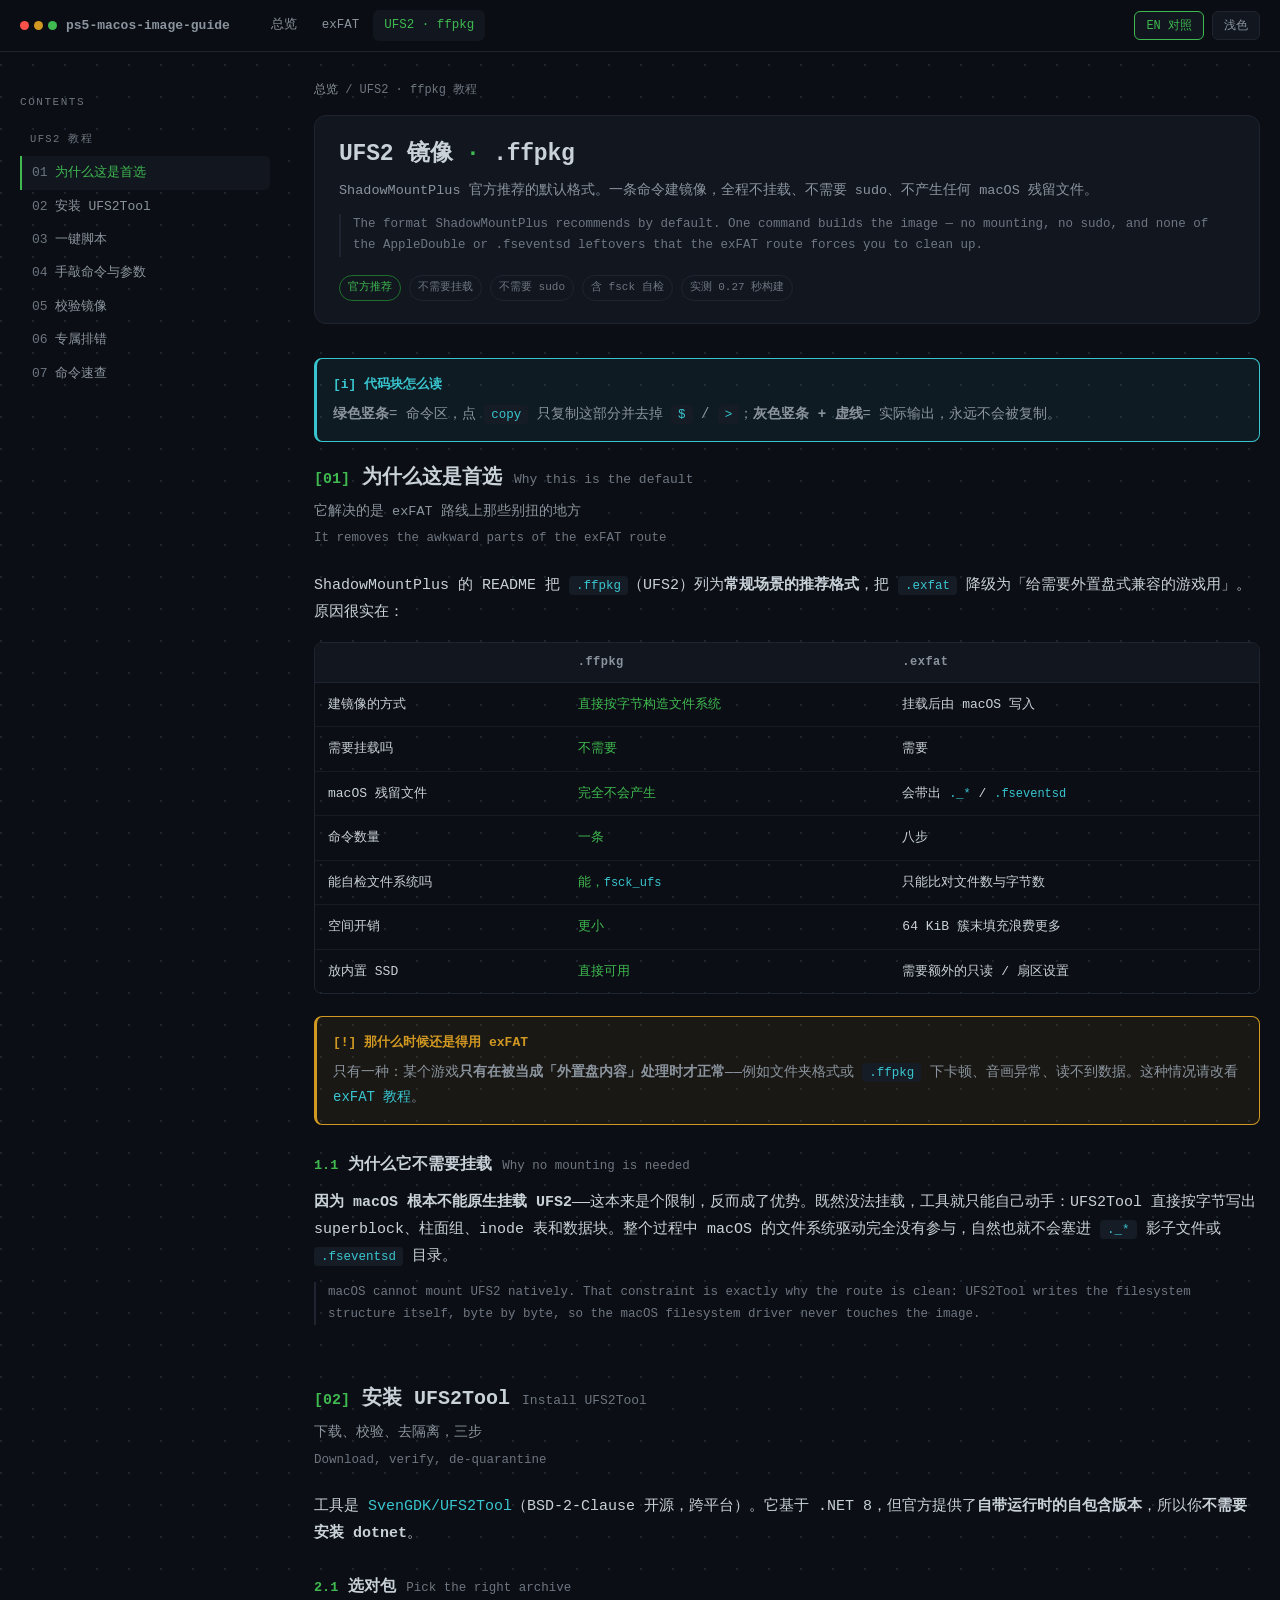
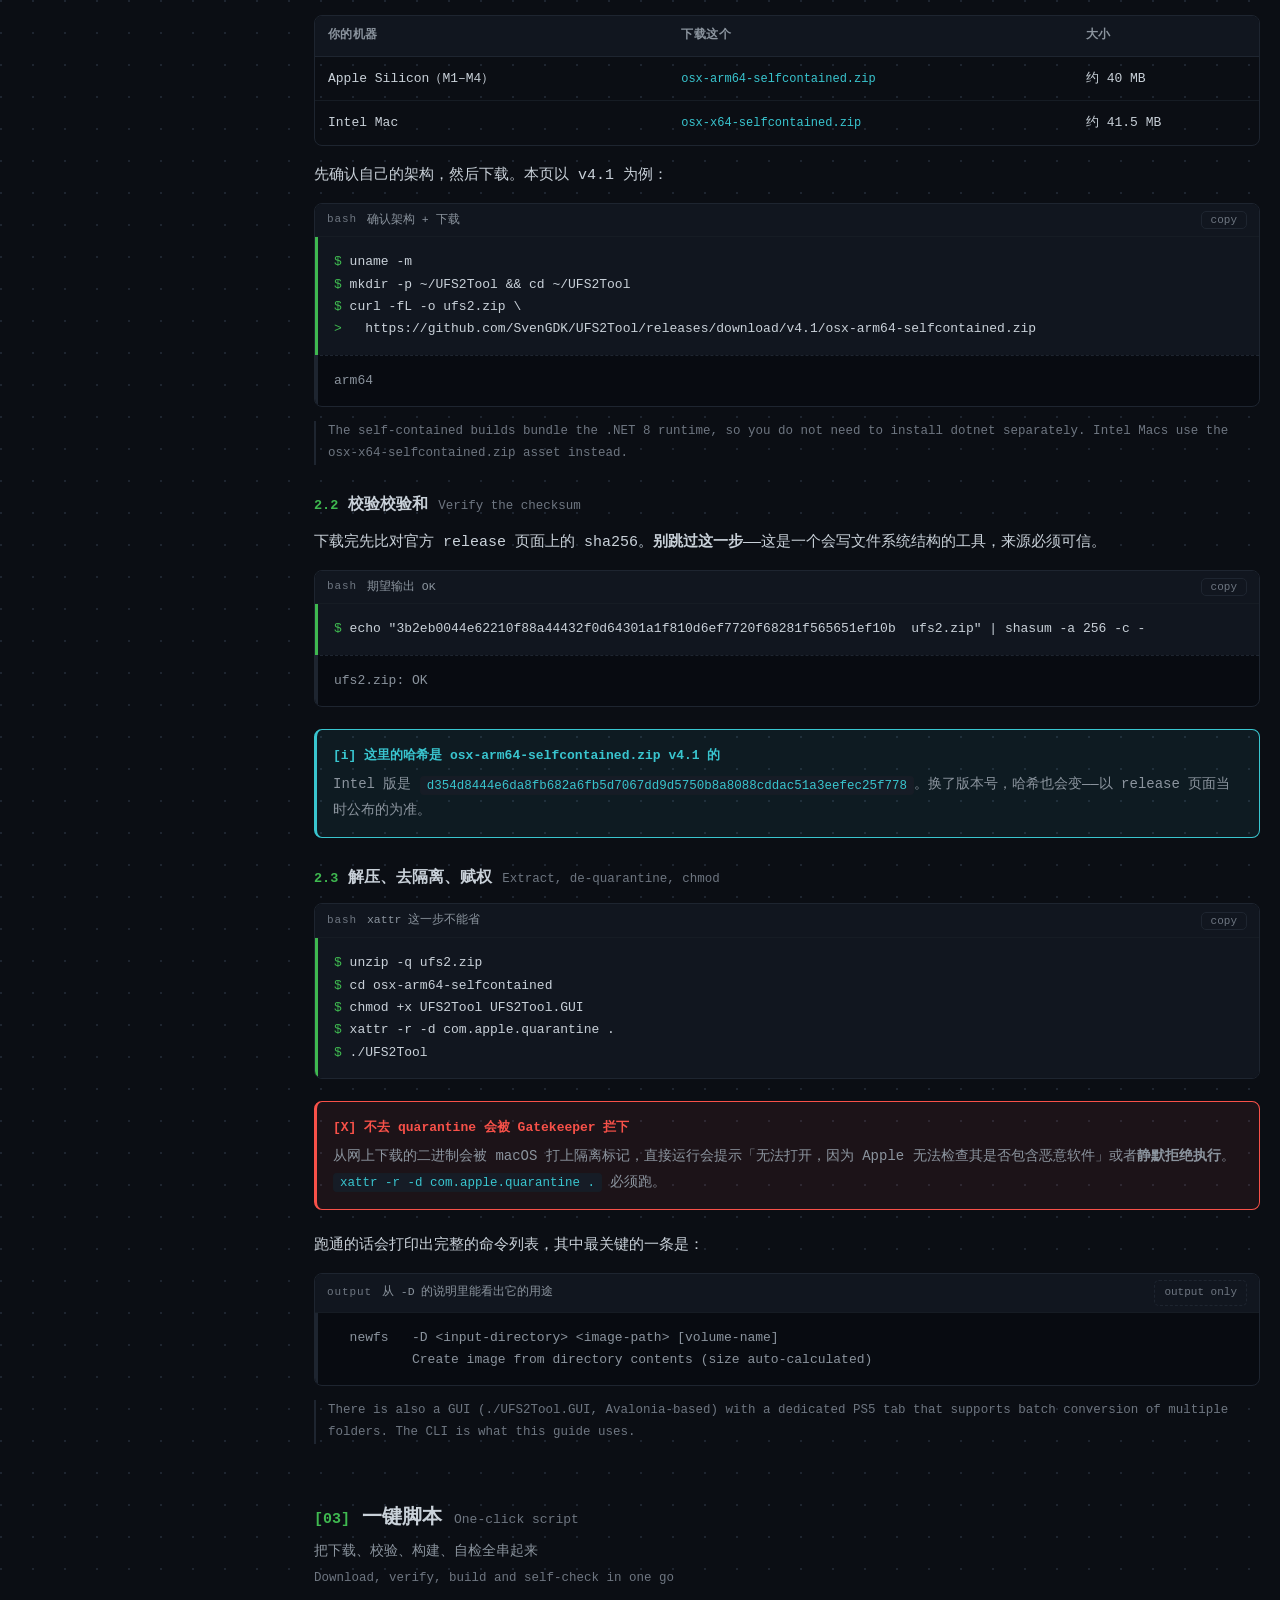
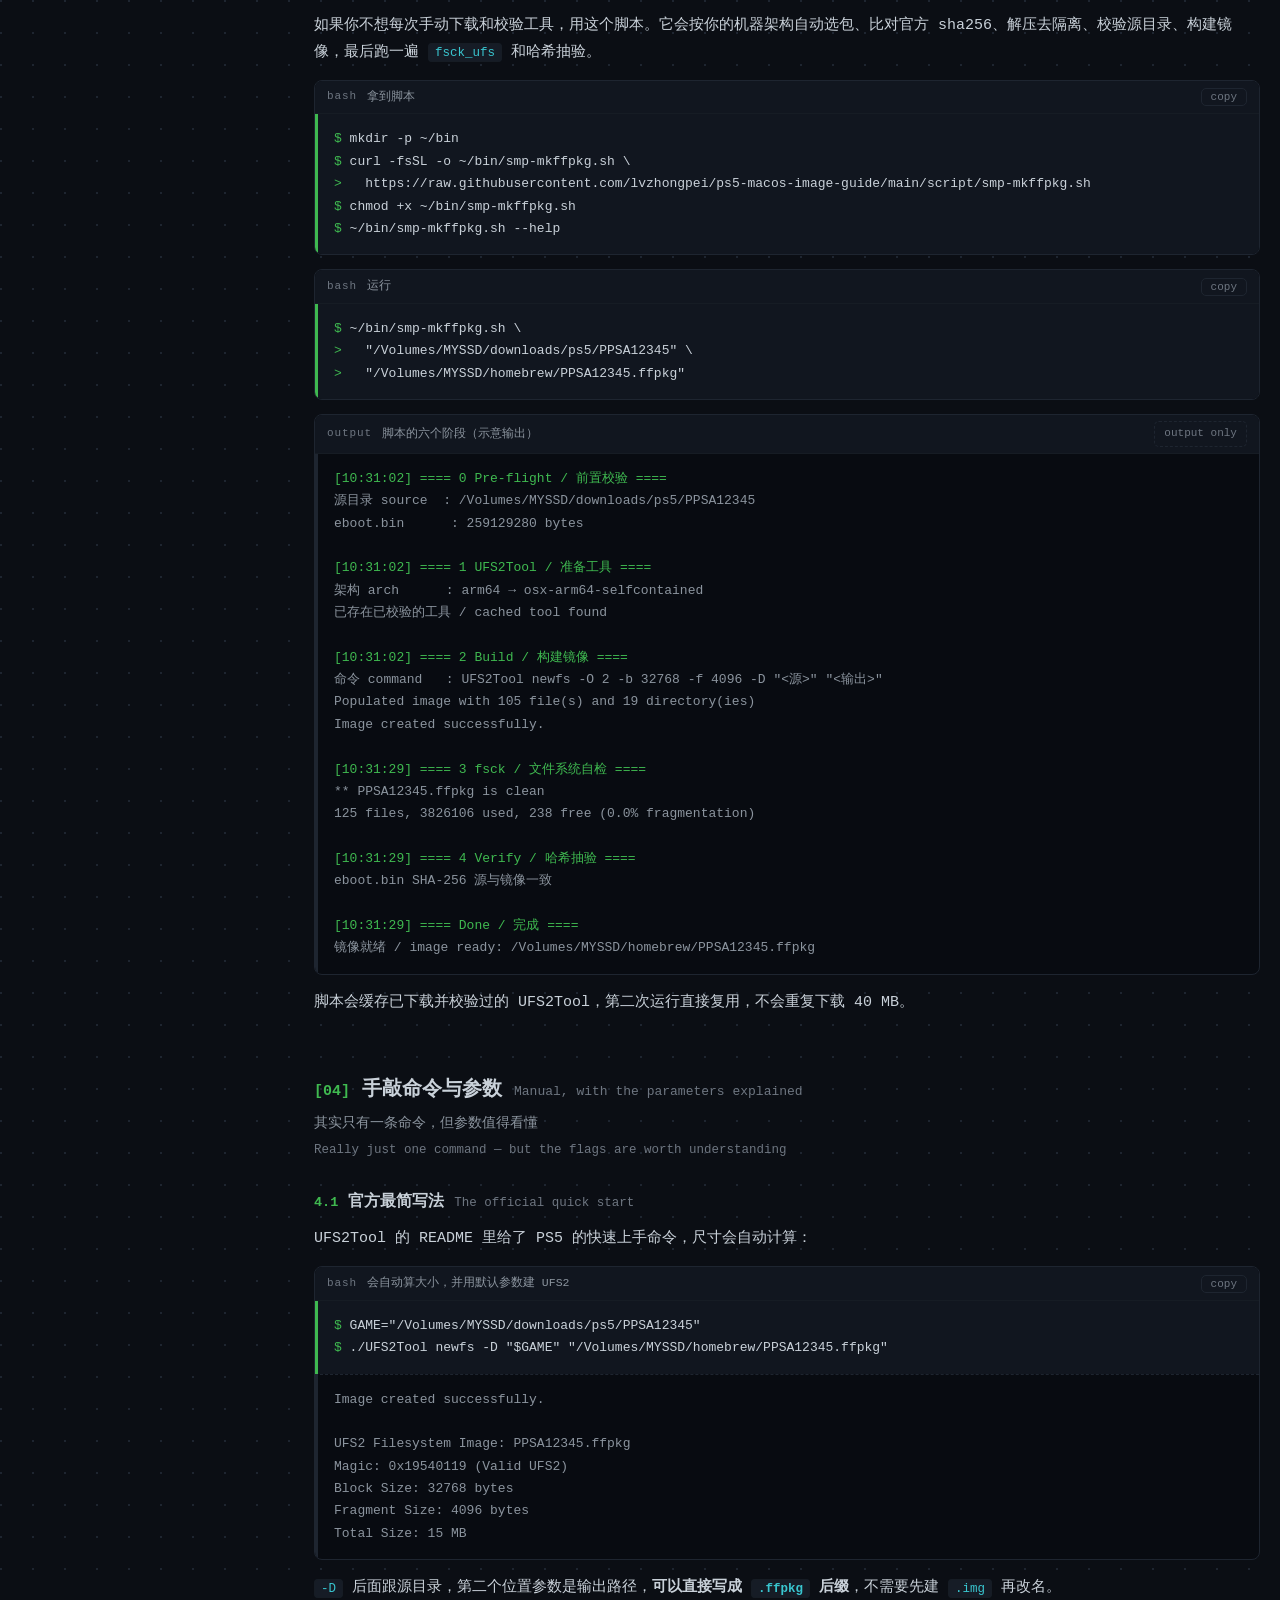
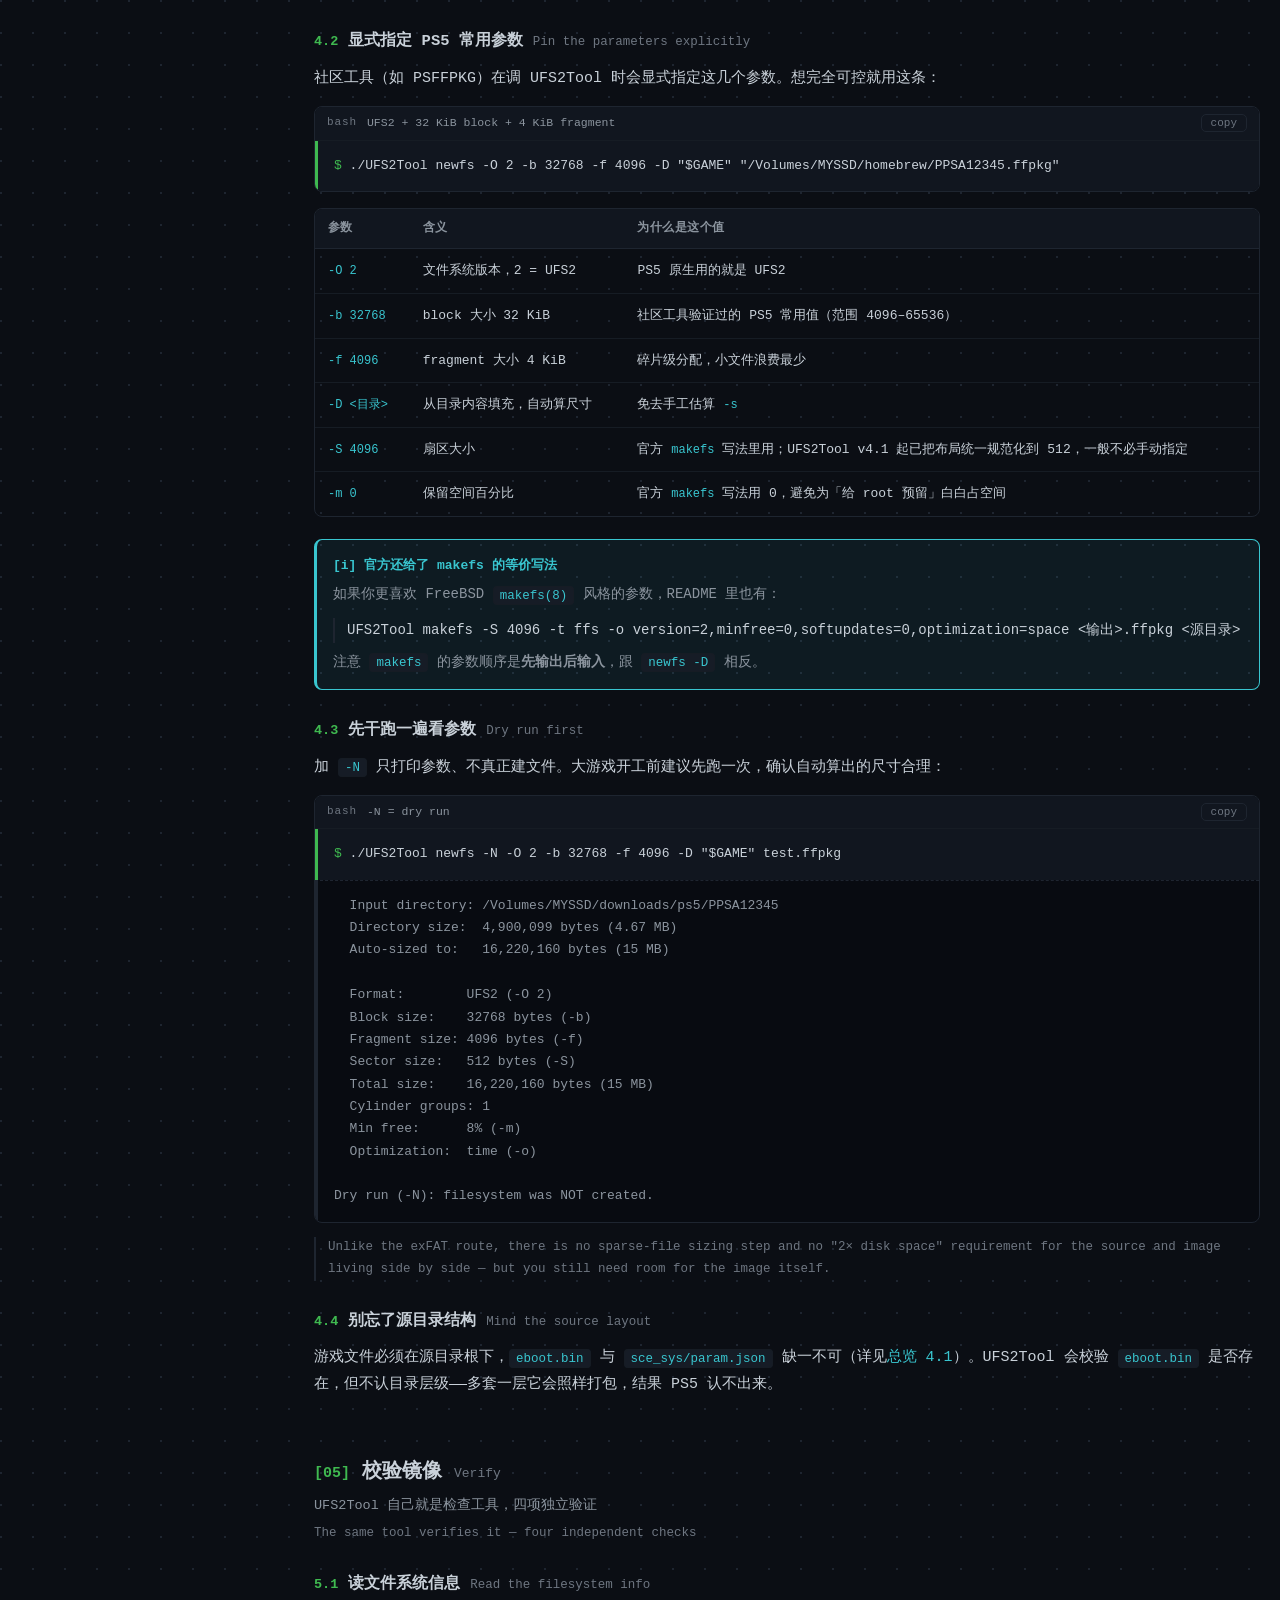
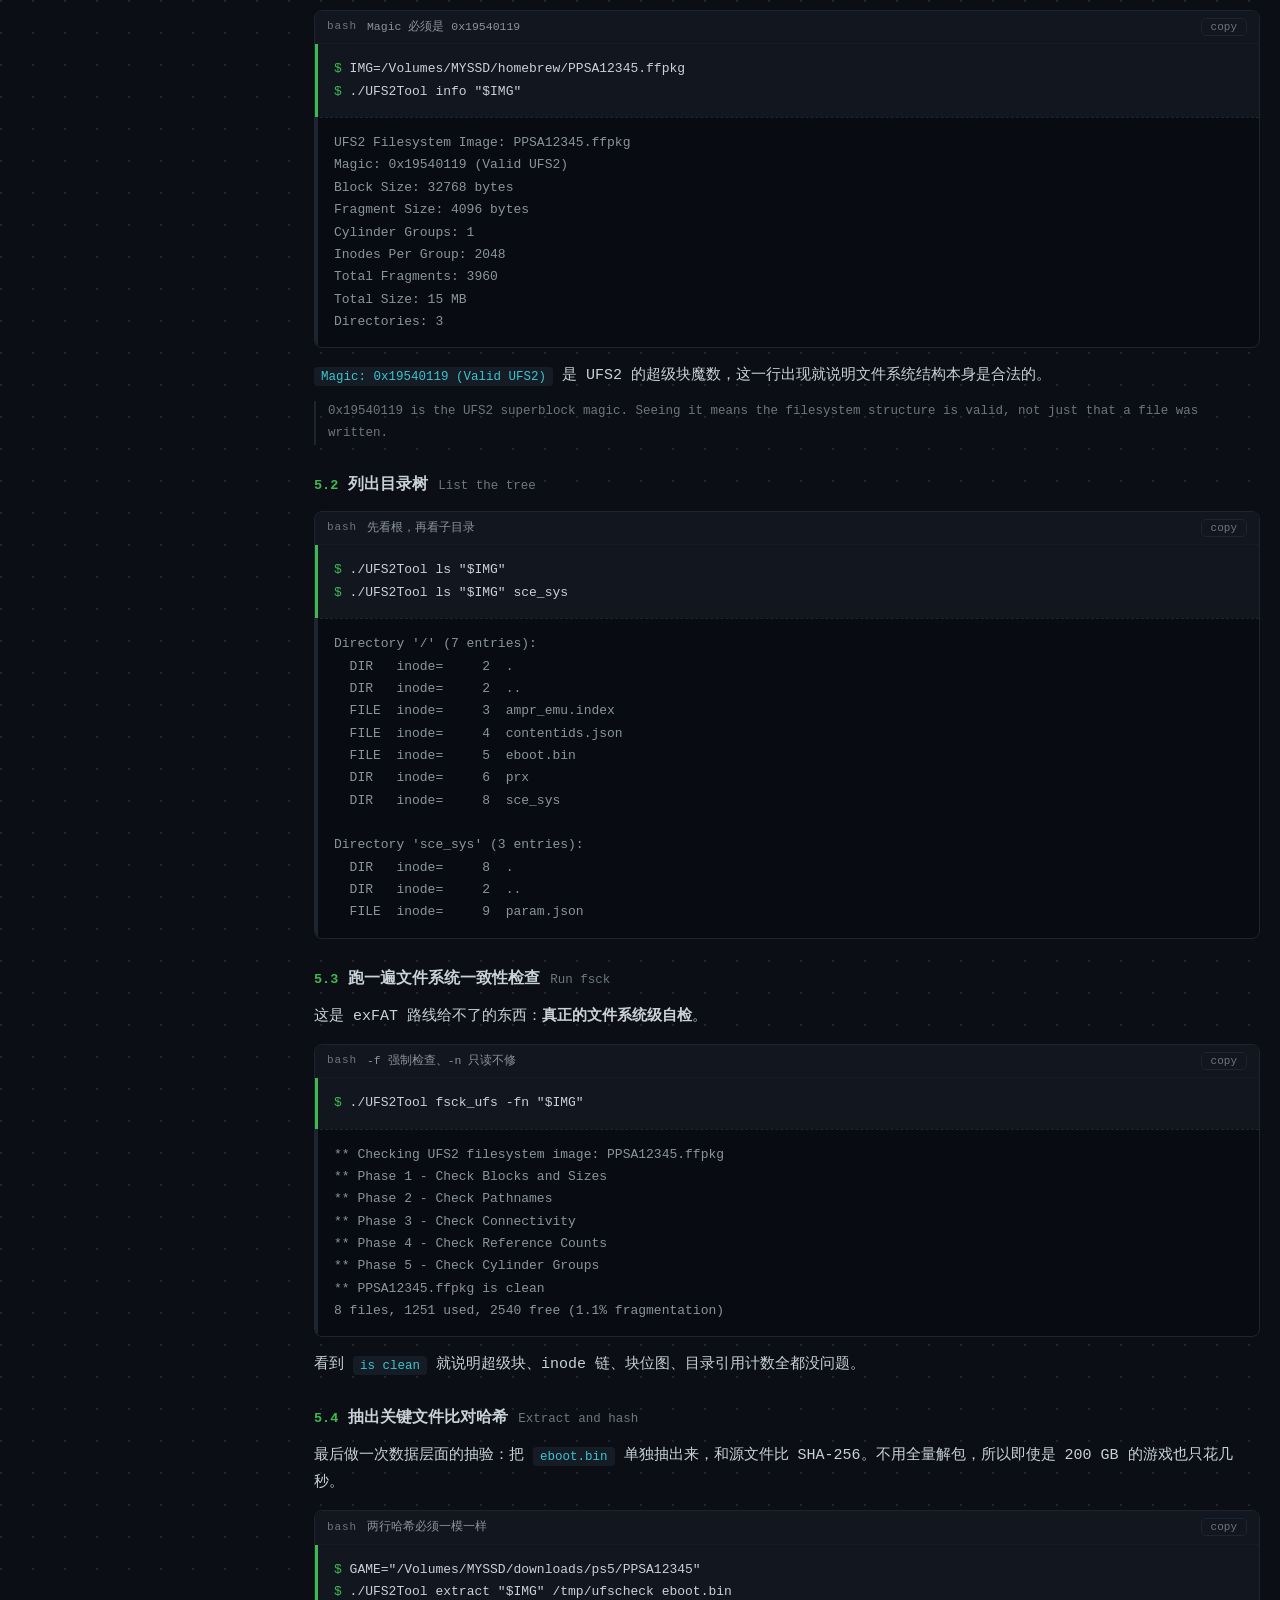
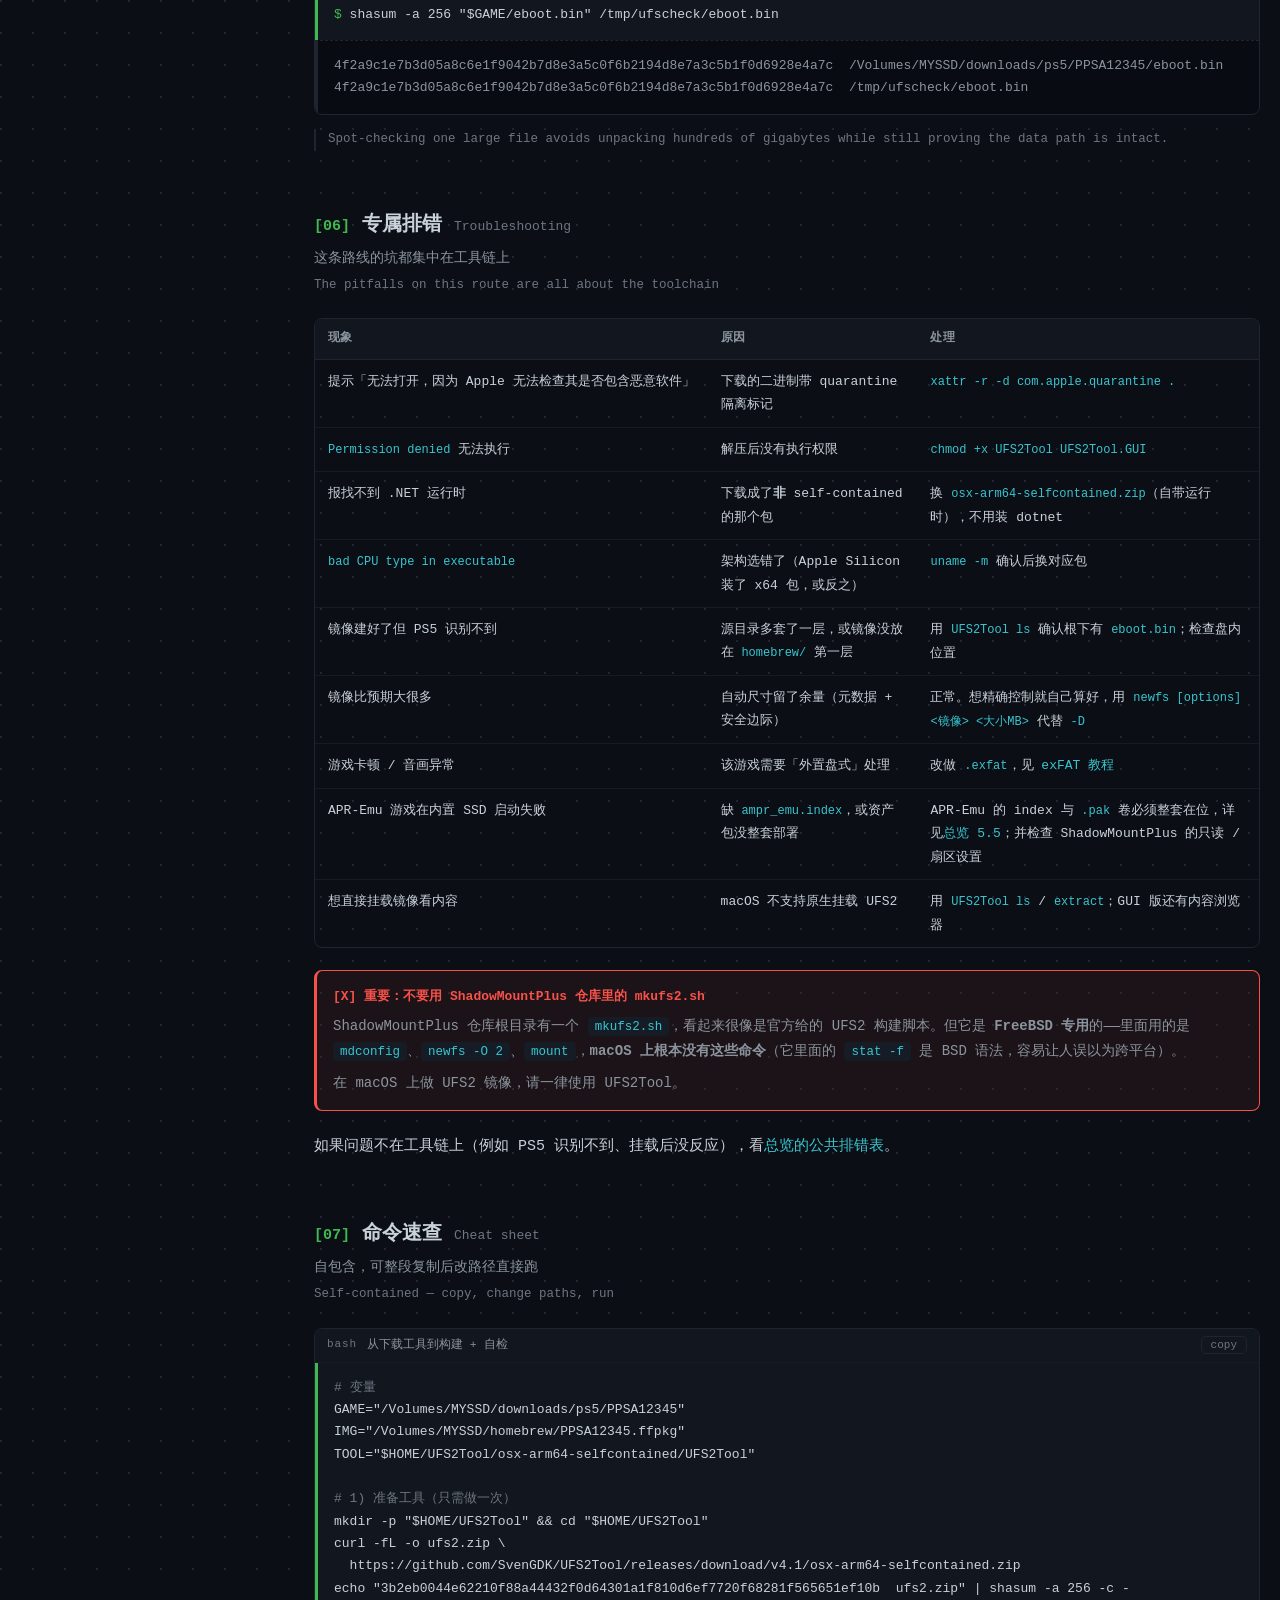
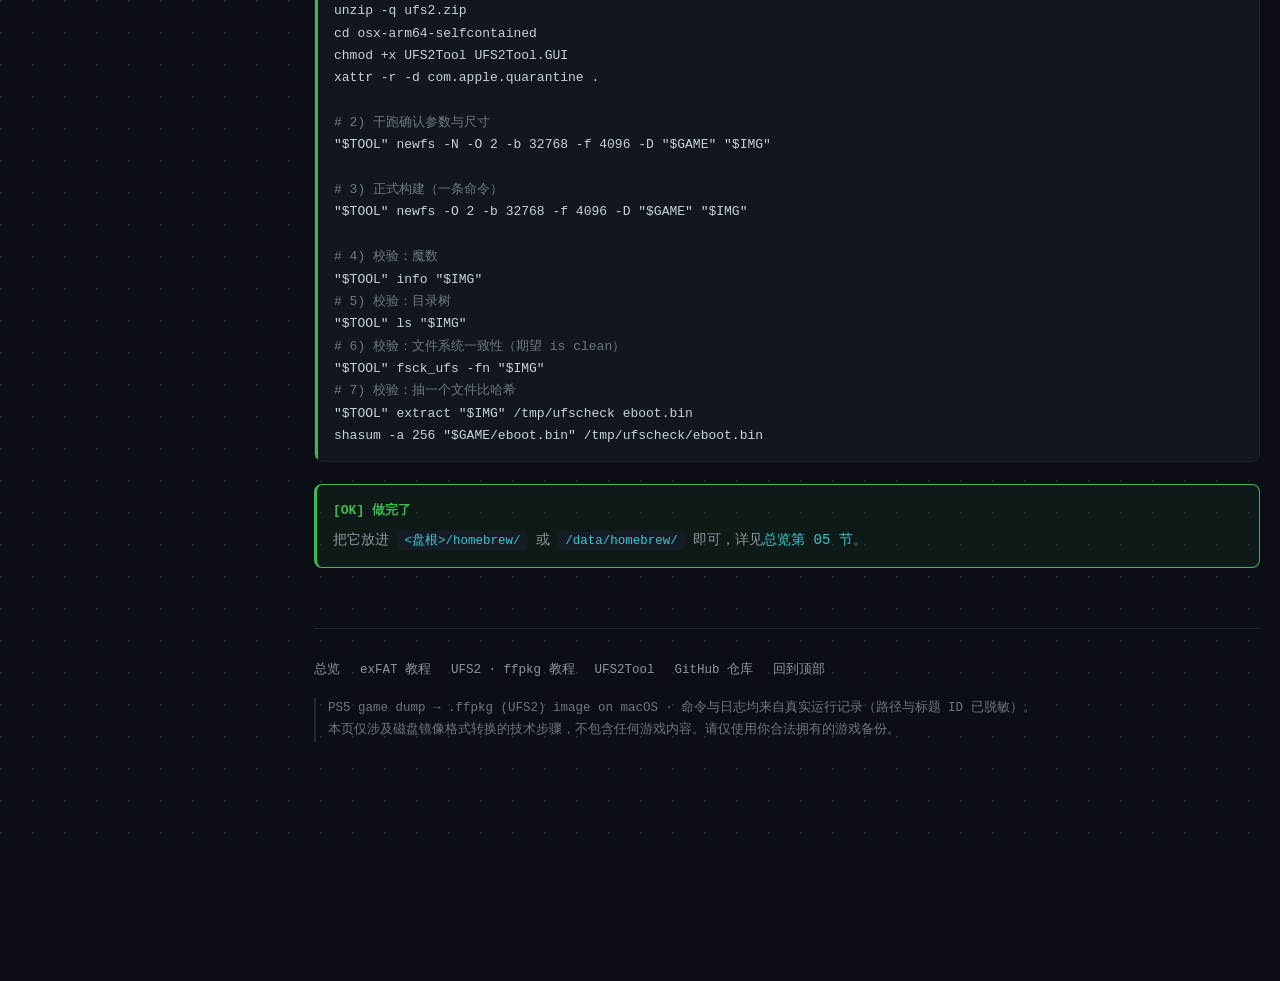
==== commit 91e1bb34: "docs: 补充硬件解压约束与 APR-Emu 资产包部署要求 - 首页 3.4：解释 .ffpfsc 为什么只能慢   · PS5 硬件解压单元只支持 zlib 与 Oodle Kraken 两种算" ====
--- a/ffpkg.html
+++ b/ffpkg.html
@@ -398,8 +398,8 @@
             </tr>
             <tr>
               <td>APR-Emu 游戏在内置 SSD 启动失败</td>
-              <td>缺 <code>ampr_emu.index</code> 或只读设置不对</td>
-              <td>确认镜像根下有该索引文件，并检查 ShadowMountPlus 的只读 / 扇区设置</td>
+              <td>缺 <code>ampr_emu.index</code>，或资产包没整套部署</td>
+              <td>APR-Emu 的 index 与 <code>.pak</code> 卷必须整套在位，详见<a href="index.html#deploy">总览 5.5</a>；并检查 ShadowMountPlus 的只读 / 扇区设置</td>
             </tr>
             <tr>
               <td>想直接挂载镜像看内容</td>
